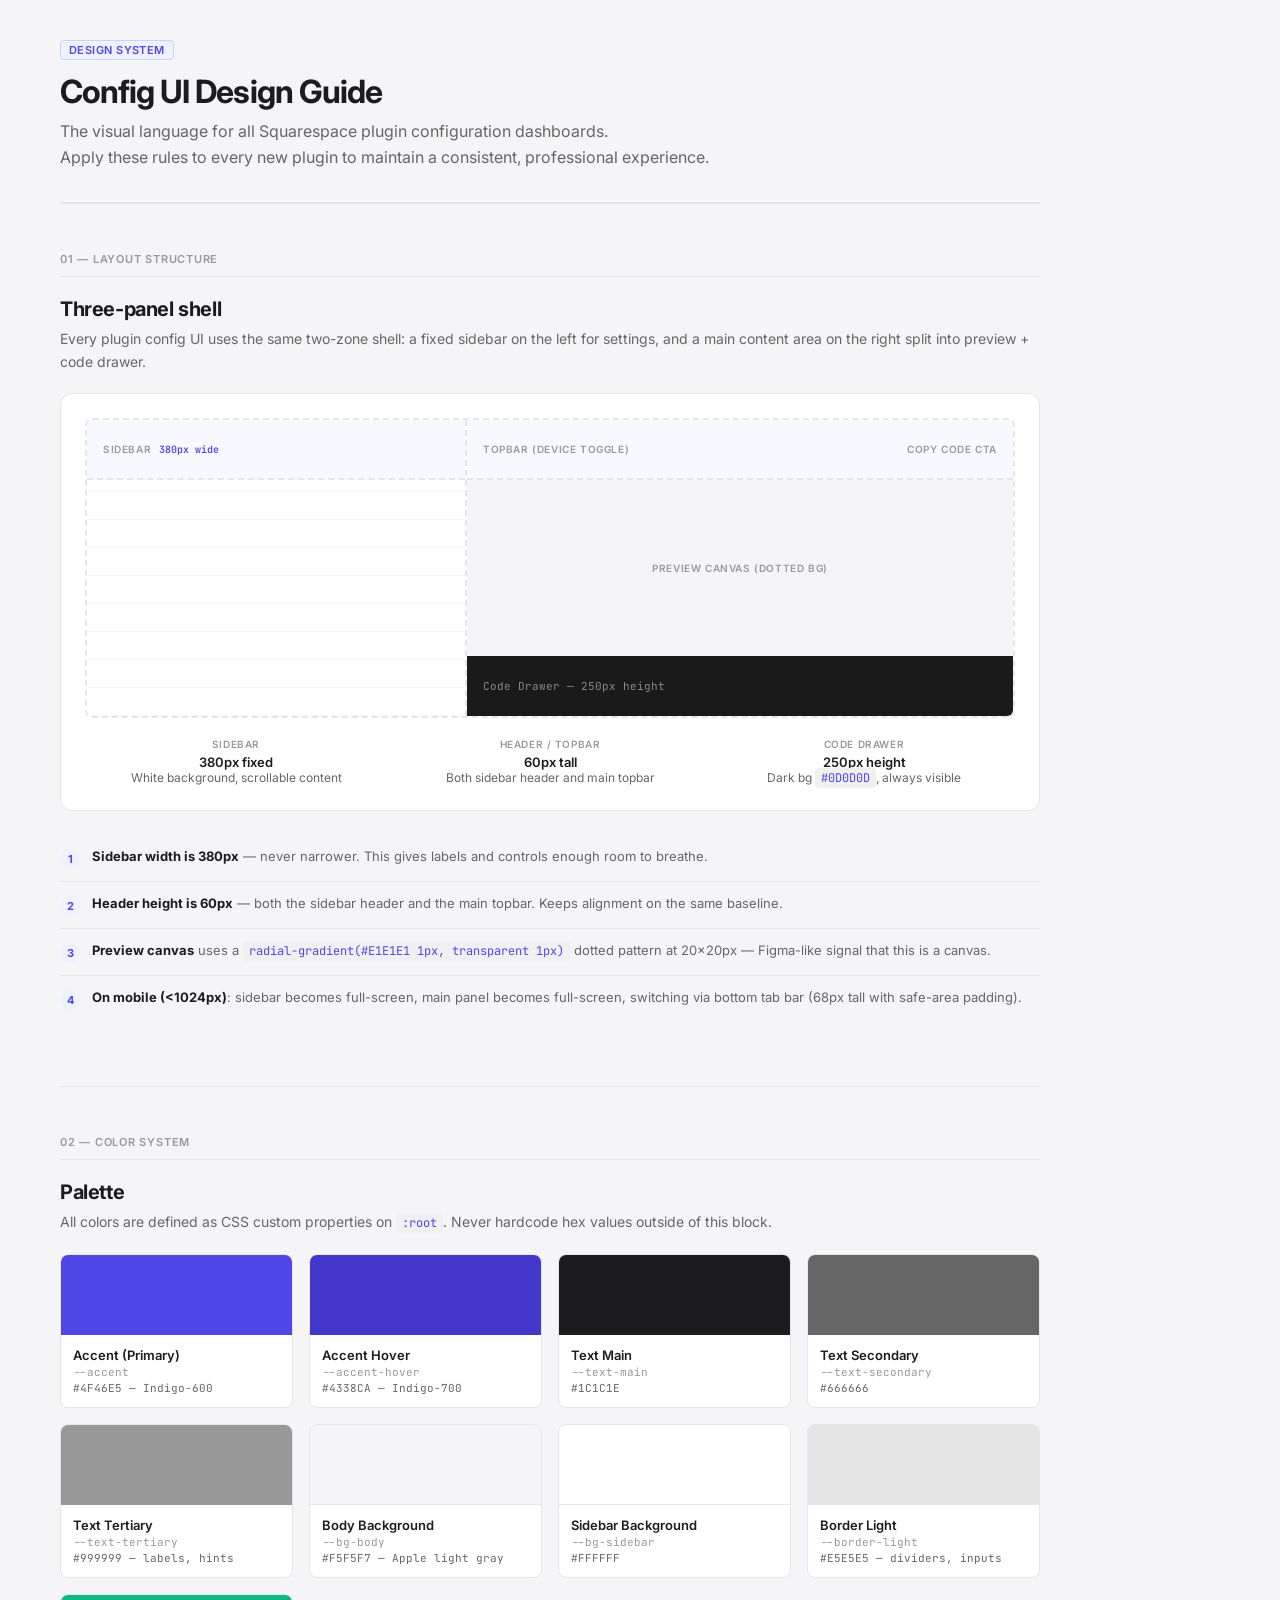
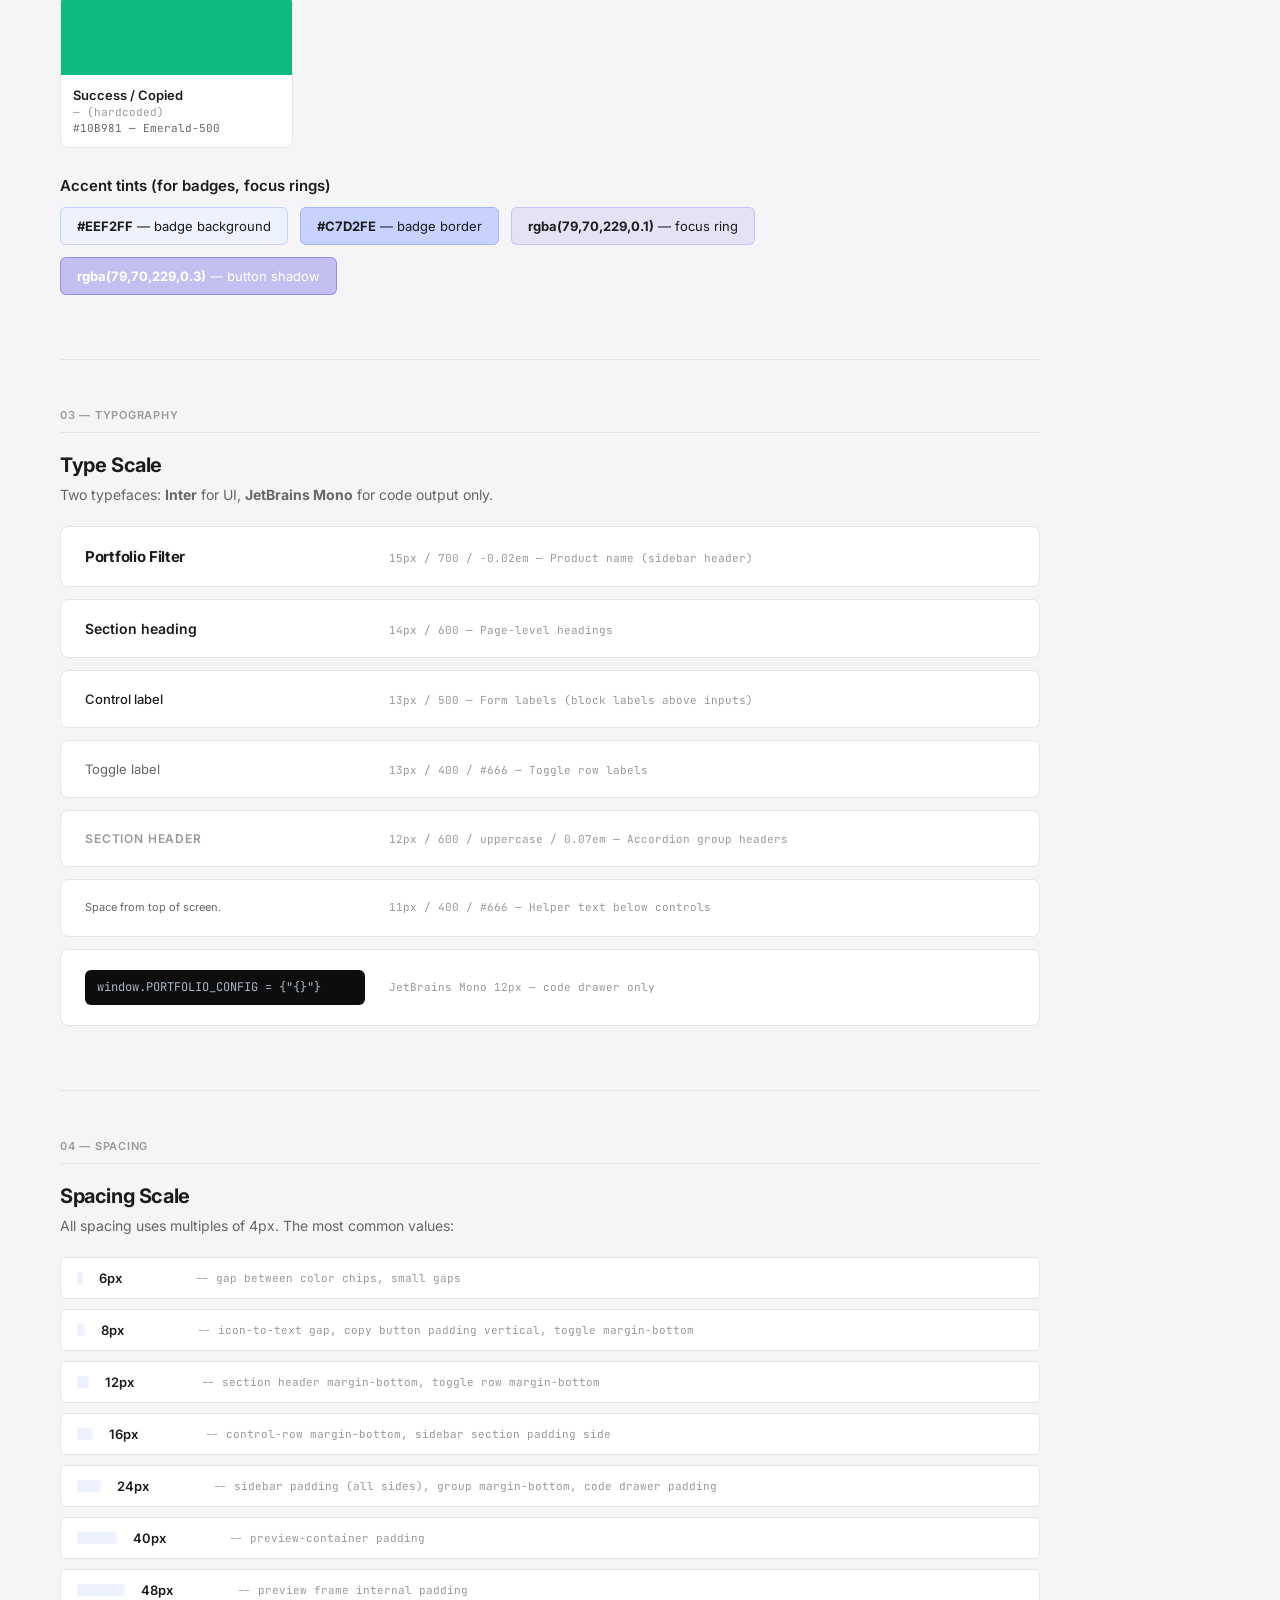
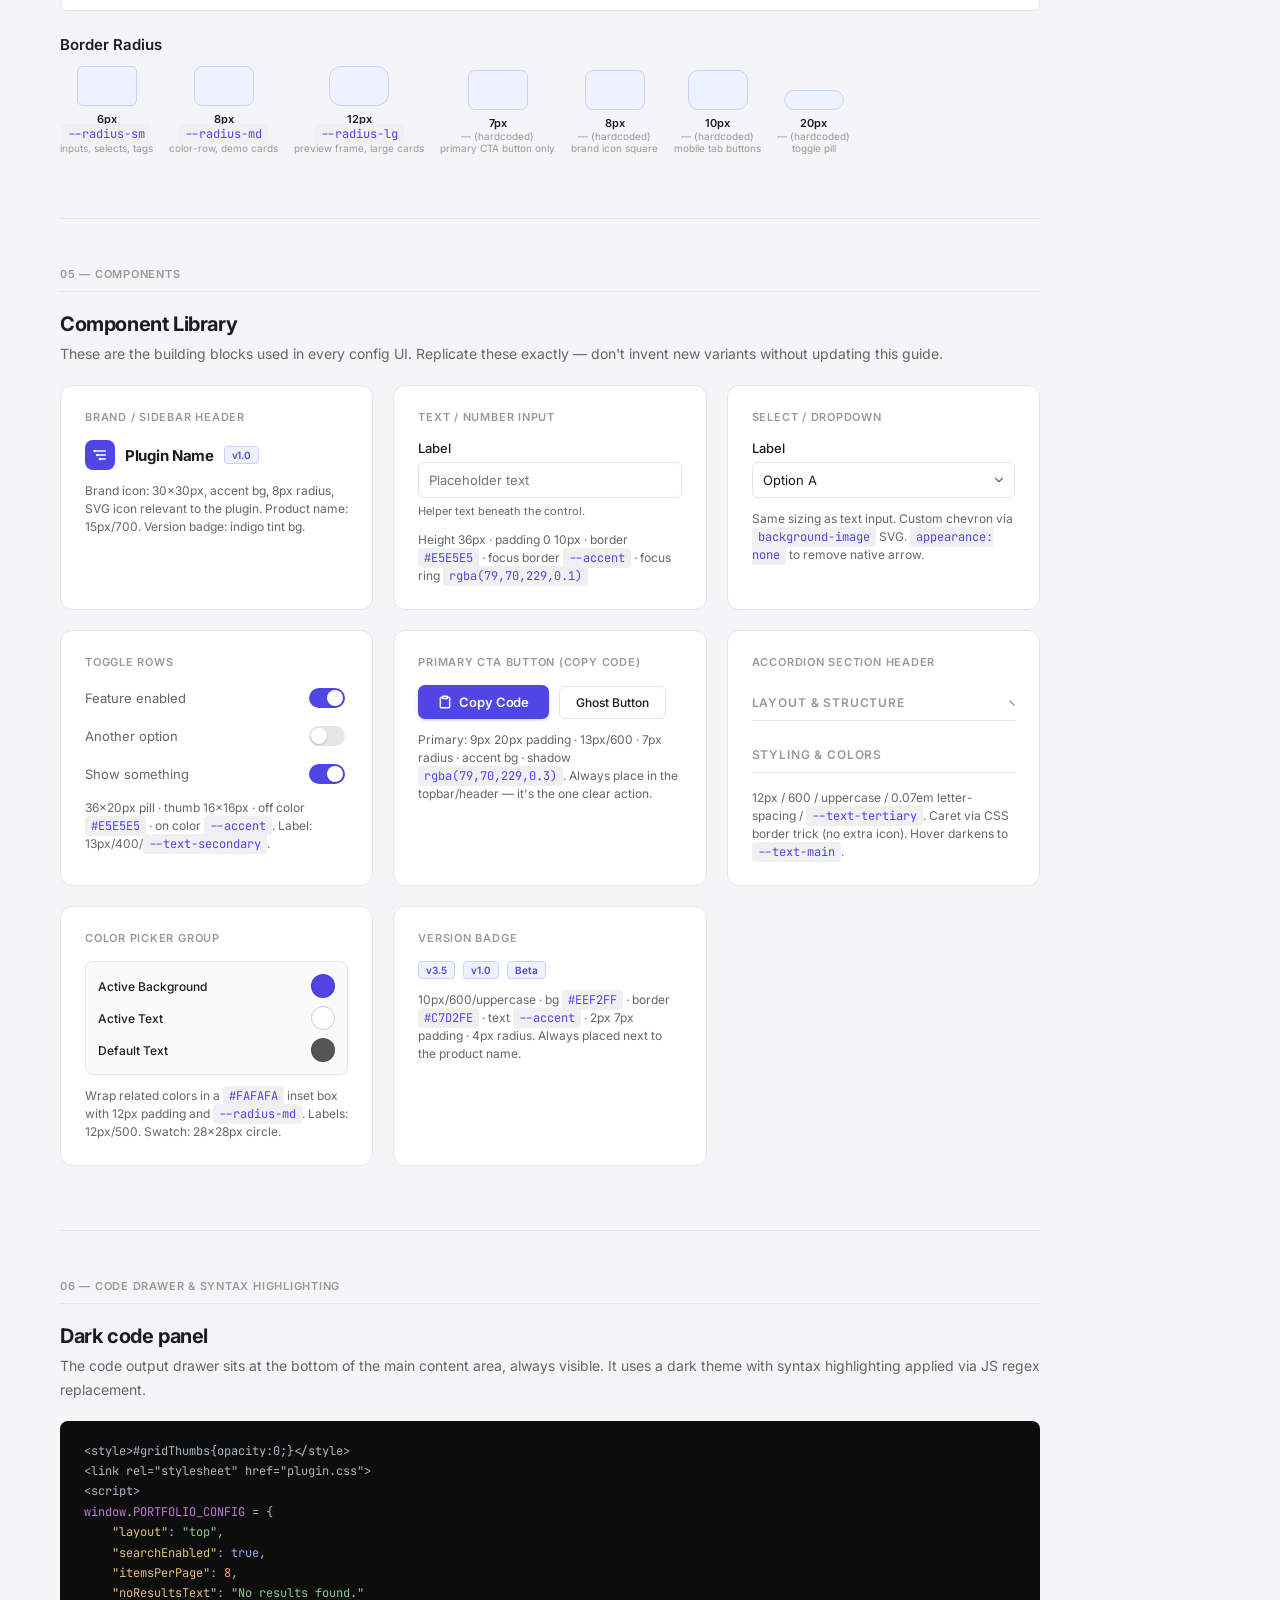
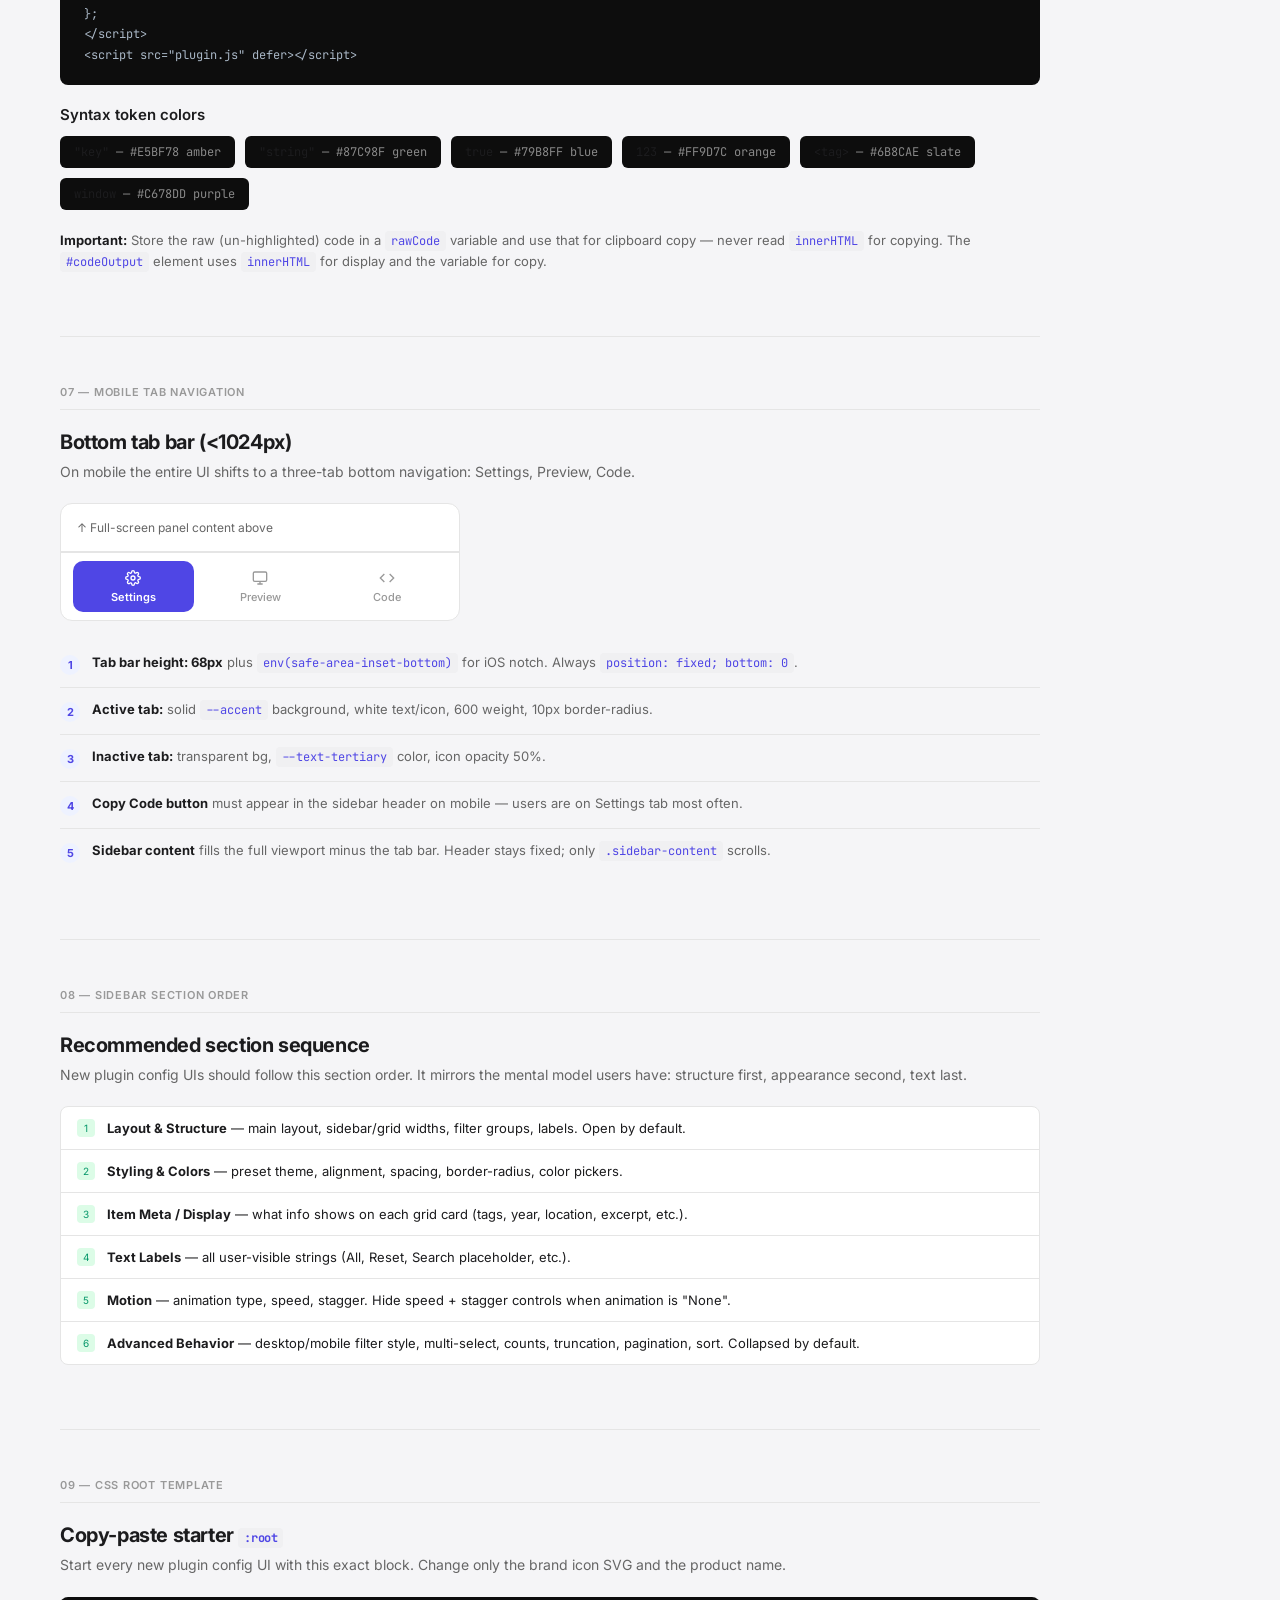
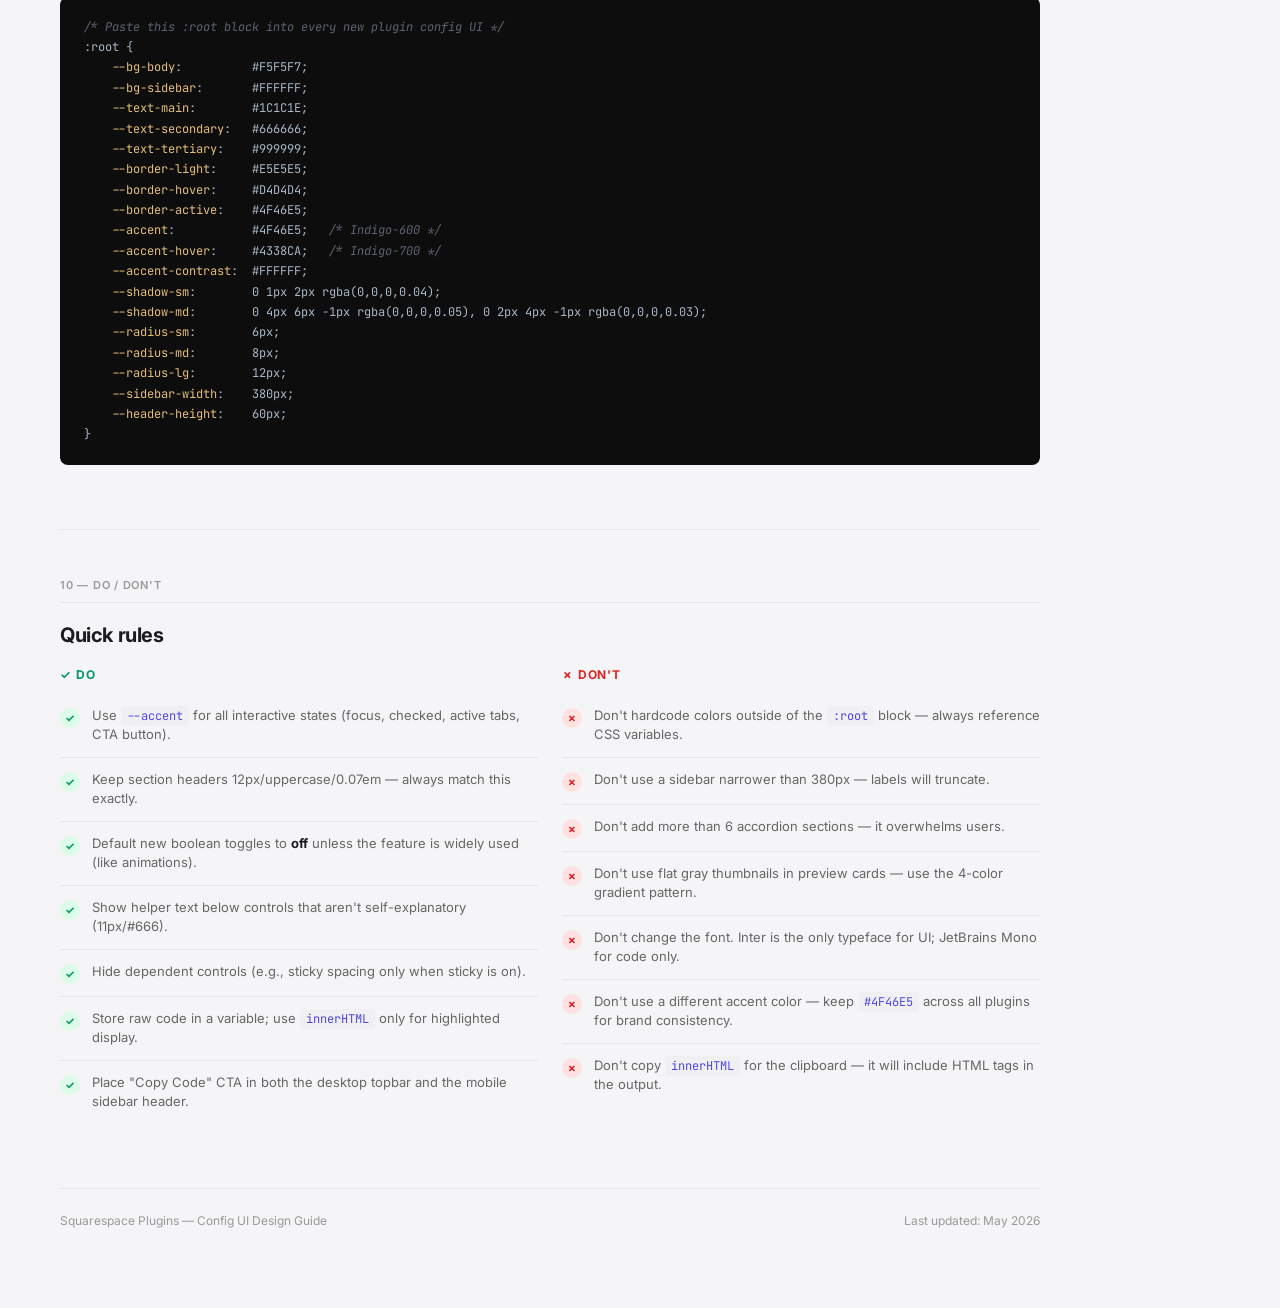
==== design-guide.html @ 9fd66bd3 "design: polish config UI and add design guide - Accent color updated from near-black to Indigo (#4F4" ====
<!DOCTYPE html>
<html lang="en">
<head>
    <meta charset="UTF-8" />
    <meta name="viewport" content="width=device-width, initial-scale=1.0" />
    <title>Config UI Design Guide — Squarespace Plugins</title>

    <link rel="preconnect" href="https://fonts.googleapis.com">
    <link rel="preconnect" href="https://fonts.gstatic.com" crossorigin>
    <link href="https://fonts.googleapis.com/css2?family=Inter:wght@400;500;600;700&family=JetBrains+Mono:wght@400;500&display=swap" rel="stylesheet">

    <style>
        :root {
            --accent: #4F46E5;
            --accent-hover: #4338CA;
            --text-main: #1C1C1E;
            --text-secondary: #666666;
            --text-tertiary: #999999;
            --border-light: #E5E5E5;
            --bg-body: #F5F5F7;
            --bg-sidebar: #FFFFFF;
            --sidebar-width: 380px;
            --header-height: 60px;
            --radius-sm: 6px;
            --radius-md: 8px;
            --radius-lg: 12px;
        }

        * { box-sizing: border-box; }
        body {
            font-family: 'Inter', sans-serif;
            background: var(--bg-body);
            color: var(--text-main);
            margin: 0;
            padding: 40px 60px 80px;
            font-size: 14px;
            -webkit-font-smoothing: antialiased;
            max-width: 1100px;
        }

        /* --- PAGE HEADER --- */
        .page-header {
            border-bottom: 2px solid var(--border-light);
            padding-bottom: 32px;
            margin-bottom: 48px;
        }
        .page-header .badge {
            display: inline-block;
            background: #EEF2FF;
            color: var(--accent);
            border: 1px solid #C7D2FE;
            border-radius: 4px;
            font-size: 11px;
            font-weight: 600;
            padding: 2px 8px;
            margin-bottom: 12px;
            letter-spacing: 0.04em;
            text-transform: uppercase;
        }
        .page-header h1 {
            font-size: 32px;
            font-weight: 700;
            letter-spacing: -0.03em;
            margin: 0 0 8px;
        }
        .page-header p {
            color: var(--text-secondary);
            font-size: 16px;
            margin: 0;
            line-height: 1.6;
        }

        /* --- SECTION --- */
        .section {
            margin-bottom: 64px;
        }
        .section-title {
            font-size: 11px;
            font-weight: 600;
            text-transform: uppercase;
            letter-spacing: 0.07em;
            color: var(--text-tertiary);
            margin-bottom: 20px;
            padding-bottom: 10px;
            border-bottom: 1px solid var(--border-light);
        }
        h2 {
            font-size: 20px;
            font-weight: 700;
            letter-spacing: -0.02em;
            margin: 0 0 6px;
        }
        h3 {
            font-size: 15px;
            font-weight: 600;
            margin: 0 0 8px;
        }
        p { margin: 0 0 16px; line-height: 1.65; color: var(--text-secondary); }
        code {
            font-family: 'JetBrains Mono', monospace;
            font-size: 12px;
            background: #F0F0F2;
            padding: 2px 6px;
            border-radius: 4px;
            color: var(--accent);
        }

        /* --- SWATCHES --- */
        .swatch-grid {
            display: grid;
            grid-template-columns: repeat(auto-fill, minmax(200px, 1fr));
            gap: 16px;
        }
        .swatch {
            border-radius: var(--radius-md);
            overflow: hidden;
            border: 1px solid var(--border-light);
            background: #fff;
        }
        .swatch-color {
            height: 80px;
        }
        .swatch-info {
            padding: 12px;
        }
        .swatch-name { font-weight: 600; font-size: 13px; margin-bottom: 2px; }
        .swatch-var { font-family: 'JetBrains Mono', monospace; font-size: 11px; color: var(--text-tertiary); margin-bottom: 2px; }
        .swatch-hex { font-family: 'JetBrains Mono', monospace; font-size: 11px; color: var(--text-secondary); }

        /* --- TYPE SCALE --- */
        .type-sample {
            background: #fff;
            border: 1px solid var(--border-light);
            border-radius: var(--radius-md);
            padding: 20px 24px;
            margin-bottom: 12px;
            display: flex;
            align-items: baseline;
            gap: 24px;
        }
        .type-preview { min-width: 280px; }
        .type-spec { font-family: 'JetBrains Mono', monospace; font-size: 11px; color: var(--text-tertiary); white-space: nowrap; }

        /* --- SPACING --- */
        .spacing-grid { display: flex; flex-direction: column; gap: 10px; }
        .spacing-row {
            display: flex;
            align-items: center;
            gap: 16px;
            background: #fff;
            border: 1px solid var(--border-light);
            border-radius: var(--radius-sm);
            padding: 12px 16px;
        }
        .spacing-bar { background: #EEF2FF; height: 12px; border-radius: 3px; flex-shrink: 0; }
        .spacing-label { font-weight: 600; font-size: 13px; min-width: 80px; }
        .spacing-spec { font-family: 'JetBrains Mono', monospace; font-size: 11px; color: var(--text-tertiary); }

        /* --- COMPONENT DEMOS --- */
        .demo-grid {
            display: grid;
            grid-template-columns: repeat(auto-fill, minmax(280px, 1fr));
            gap: 20px;
        }
        .demo-card {
            background: #fff;
            border: 1px solid var(--border-light);
            border-radius: var(--radius-lg);
            padding: 24px;
        }
        .demo-card-label {
            font-size: 11px;
            font-weight: 600;
            text-transform: uppercase;
            letter-spacing: 0.07em;
            color: var(--text-tertiary);
            margin-bottom: 16px;
        }

        /* Actual component reproductions */
        .demo-input {
            width: 100%;
            height: 36px;
            padding: 0 10px;
            font-family: inherit;
            font-size: 13px;
            border: 1px solid var(--border-light);
            border-radius: var(--radius-sm);
            background: #fff;
            color: var(--text-main);
            transition: all 0.15s;
            appearance: none;
            outline: none;
        }
        .demo-input:focus { border-color: var(--accent); box-shadow: 0 0 0 3px rgba(79,70,229,0.1); }

        .demo-select {
            width: 100%;
            height: 36px;
            padding: 0 30px 0 10px;
            font-family: inherit;
            font-size: 13px;
            border: 1px solid var(--border-light);
            border-radius: var(--radius-sm);
            background: #fff url("data:image/svg+xml;charset=UTF-8,%3csvg xmlns='http://www.w3.org/2000/svg' viewBox='0 0 24 24' fill='none' stroke='%23666' stroke-width='2' stroke-linecap='round' stroke-linejoin='round'%3e%3cpolyline points='6 9 12 15 18 9'%3e%3c/polyline%3e%3c/svg%3e") no-repeat right 8px center / 14px;
            color: var(--text-main);
            appearance: none;
            outline: none;
        }

        .demo-toggle-row {
            display: flex;
            align-items: center;
            justify-content: space-between;
            margin-bottom: 12px;
        }
        .demo-toggle-label { font-size: 13px; color: var(--text-secondary); font-weight: 400; }

        .demo-toggle {
            appearance: none;
            width: 36px; height: 20px;
            background: #E5E5E5;
            border-radius: 20px;
            position: relative;
            cursor: pointer;
            border: none;
            transition: 0.2s;
            flex-shrink: 0;
        }
        .demo-toggle::after {
            content: '';
            position: absolute;
            top: 2px; left: 2px;
            width: 16px; height: 16px;
            background: #fff;
            border-radius: 50%;
            box-shadow: 0 1px 2px rgba(0,0,0,0.2);
            transition: 0.2s cubic-bezier(0.4,0,0.2,1);
        }
        .demo-toggle.on { background: var(--accent); }
        .demo-toggle.on::after { transform: translateX(16px); }

        .demo-btn-primary {
            background: var(--accent);
            color: #fff;
            border: none;
            padding: 9px 20px;
            border-radius: 7px;
            font-weight: 600;
            font-size: 13px;
            letter-spacing: -0.01em;
            cursor: pointer;
            display: inline-flex;
            align-items: center;
            gap: 7px;
            box-shadow: 0 1px 3px rgba(79,70,229,0.3);
            font-family: inherit;
        }
        .demo-btn-primary:hover { background: var(--accent-hover); }

        .demo-btn-ghost {
            background: transparent;
            color: var(--text-main);
            border: 1px solid var(--border-light);
            padding: 8px 16px;
            border-radius: var(--radius-sm);
            font-weight: 500;
            font-size: 12px;
            cursor: pointer;
            font-family: inherit;
        }

        .demo-accordion-header {
            font-size: 12px;
            font-weight: 600;
            text-transform: uppercase;
            letter-spacing: 0.07em;
            color: var(--text-tertiary);
            display: flex;
            align-items: center;
            justify-content: space-between;
            padding: 10px 0;
            cursor: pointer;
            border-bottom: 1px solid var(--border-light);
            margin-bottom: 16px;
        }

        .demo-badge {
            font-size: 10px;
            background: #EEF2FF;
            padding: 2px 7px;
            border-radius: 4px;
            color: var(--accent);
            font-weight: 600;
            border: 1px solid #C7D2FE;
        }

        .demo-color-row {
            display: flex;
            flex-direction: column;
            gap: 8px;
            background: #FAFAFA;
            padding: 12px;
            border-radius: var(--radius-md);
            border: 1px solid var(--border-light);
        }
        .demo-color-chip {
            display: flex;
            align-items: center;
            justify-content: space-between;
            font-size: 12px;
            font-weight: 500;
        }
        .demo-color-dot {
            width: 24px; height: 24px;
            border-radius: 50%;
            border: 1px solid rgba(0,0,0,0.1);
        }

        .demo-brand-icon {
            width: 30px; height: 30px;
            background: var(--accent);
            color: #fff;
            border-radius: 8px;
            display: inline-flex;
            align-items: center;
            justify-content: center;
        }

        /* Code block */
        .code-block {
            background: #0D0D0D;
            color: #A9B7C6;
            border-radius: var(--radius-md);
            padding: 20px 24px;
            font-family: 'JetBrains Mono', monospace;
            font-size: 12px;
            line-height: 1.7;
            overflow-x: auto;
            margin: 0;
        }
        .code-block .hl-key   { color: #E5BF78; }
        .code-block .hl-str   { color: #87C98F; }
        .code-block .hl-bool  { color: #79B8FF; }
        .code-block .hl-num   { color: #FF9D7C; }
        .code-block .hl-cmt   { color: #5C6370; font-style: italic; }
        .code-block .hl-kw    { color: #C678DD; }

        /* Layout diagram */
        .layout-diagram {
            background: #fff;
            border: 1px solid var(--border-light);
            border-radius: var(--radius-lg);
            padding: 24px;
            font-size: 12px;
        }
        .ld-shell {
            display: flex;
            height: 300px;
            border: 2px dashed var(--border-light);
            border-radius: var(--radius-md);
            overflow: hidden;
        }
        .ld-sidebar {
            width: 380px;
            background: #fff;
            border-right: 2px dashed var(--border-light);
            flex-shrink: 0;
            display: flex;
            flex-direction: column;
        }
        .ld-sidebar-header {
            height: 60px;
            background: #F8F8FF;
            border-bottom: 2px dashed var(--border-light);
            display: flex;
            align-items: center;
            padding: 0 16px;
            gap: 8px;
            font-weight: 600;
            font-size: 12px;
        }
        .ld-sidebar-body {
            flex: 1;
            background: repeating-linear-gradient(0deg, #F5F5F7 0, #F5F5F7 1px, #fff 1px, #fff 28px);
            padding: 12px;
        }
        .ld-main {
            flex: 1;
            display: flex;
            flex-direction: column;
        }
        .ld-topbar {
            height: 60px;
            background: #F8F8FF;
            border-bottom: 2px dashed var(--border-light);
            display: flex;
            align-items: center;
            padding: 0 16px;
            font-weight: 600;
            font-size: 12px;
            justify-content: space-between;
        }
        .ld-preview { flex: 1; background: var(--bg-body); }
        .ld-codedrawer {
            height: 60px;
            background: #1A1A1A;
            display: flex;
            align-items: center;
            padding: 0 16px;
            color: #888;
            font-family: 'JetBrains Mono', monospace;
            font-size: 11px;
        }
        .ld-label {
            font-size: 10px;
            text-transform: uppercase;
            letter-spacing: 0.06em;
            color: var(--text-tertiary);
            font-weight: 600;
        }
        .ld-dim {
            font-family: 'JetBrains Mono', monospace;
            font-size: 10px;
            color: var(--accent);
        }

        /* Rules list */
        .rules-list {
            list-style: none;
            padding: 0;
            margin: 0;
        }
        .rules-list li {
            display: flex;
            gap: 12px;
            padding: 12px 0;
            border-bottom: 1px solid var(--border-light);
            line-height: 1.5;
        }
        .rules-list li:last-child { border-bottom: none; }
        .rules-list .rule-icon {
            width: 20px; height: 20px;
            border-radius: 50%;
            background: #EEF2FF;
            color: var(--accent);
            display: flex;
            align-items: center;
            justify-content: center;
            font-size: 11px;
            font-weight: 700;
            flex-shrink: 0;
            margin-top: 2px;
        }
        .rules-list .rule-text { font-size: 13px; color: var(--text-secondary); }
        .rules-list .rule-text strong { color: var(--text-main); }

        /* Checklist */
        .checklist {
            background: #fff;
            border: 1px solid var(--border-light);
            border-radius: var(--radius-md);
            overflow: hidden;
        }
        .checklist-item {
            display: flex;
            align-items: center;
            gap: 12px;
            padding: 12px 16px;
            border-bottom: 1px solid var(--border-light);
            font-size: 13px;
        }
        .checklist-item:last-child { border-bottom: none; }
        .checklist-icon {
            width: 18px; height: 18px;
            border-radius: 4px;
            background: #DCFCE7;
            color: #059669;
            display: flex;
            align-items: center;
            justify-content: center;
            font-size: 10px;
            flex-shrink: 0;
        }

        .two-col { display: grid; grid-template-columns: 1fr 1fr; gap: 24px; }
        @media (max-width: 768px) { .two-col { grid-template-columns: 1fr; } body { padding: 24px 20px; } }

        hr.divider { border: none; border-top: 1px solid var(--border-light); margin: 48px 0; }
    </style>
</head>
<body>

    <div class="page-header">
        <div class="badge">Design System</div>
        <h1>Config UI Design Guide</h1>
        <p>The visual language for all Squarespace plugin configuration dashboards.<br>
        Apply these rules to every new plugin to maintain a consistent, professional experience.</p>
    </div>

    <!-- ===== LAYOUT STRUCTURE ===== -->
    <div class="section">
        <div class="section-title">01 — Layout Structure</div>
        <h2 style="margin-bottom:6px;">Three-panel shell</h2>
        <p>Every plugin config UI uses the same two-zone shell: a fixed sidebar on the left for settings, and a main content area on the right split into preview + code drawer.</p>

        <div class="layout-diagram" style="margin-top:20px;">
            <div class="ld-shell">
                <div class="ld-sidebar">
                    <div class="ld-sidebar-header">
                        <span class="ld-label">Sidebar</span>
                        <span class="ld-dim">380px wide</span>
                    </div>
                    <div class="ld-sidebar-body"></div>
                </div>
                <div class="ld-main">
                    <div class="ld-topbar">
                        <span class="ld-label">Topbar (device toggle)</span>
                        <span class="ld-label">Copy Code CTA</span>
                    </div>
                    <div class="ld-preview" style="display:flex;align-items:center;justify-content:center;">
                        <span class="ld-label">Preview Canvas (dotted bg)</span>
                    </div>
                    <div class="ld-codedrawer">Code Drawer — 250px height</div>
                </div>
            </div>

            <div style="display:grid; grid-template-columns:1fr 1fr 1fr; gap:12px; margin-top:20px; text-align:center;">
                <div>
                    <div class="ld-label">Sidebar</div>
                    <div style="font-size:13px; margin-top:4px; font-weight:600;">380px fixed</div>
                    <div style="font-size:12px; color:var(--text-secondary);">White background, scrollable content</div>
                </div>
                <div>
                    <div class="ld-label">Header / Topbar</div>
                    <div style="font-size:13px; margin-top:4px; font-weight:600;">60px tall</div>
                    <div style="font-size:12px; color:var(--text-secondary);">Both sidebar header and main topbar</div>
                </div>
                <div>
                    <div class="ld-label">Code Drawer</div>
                    <div style="font-size:13px; margin-top:4px; font-weight:600;">250px height</div>
                    <div style="font-size:12px; color:var(--text-secondary);">Dark bg <code>#0D0D0D</code>, always visible</div>
                </div>
            </div>
        </div>

        <div style="margin-top:24px;">
            <ul class="rules-list">
                <li><div class="rule-icon">1</div><div class="rule-text"><strong>Sidebar width is 380px</strong> — never narrower. This gives labels and controls enough room to breathe.</div></li>
                <li><div class="rule-icon">2</div><div class="rule-text"><strong>Header height is 60px</strong> — both the sidebar header and the main topbar. Keeps alignment on the same baseline.</div></li>
                <li><div class="rule-icon">3</div><div class="rule-text"><strong>Preview canvas</strong> uses a <code>radial-gradient(#E1E1E1 1px, transparent 1px)</code> dotted pattern at 20×20px — Figma-like signal that this is a canvas.</div></li>
                <li><div class="rule-icon">4</div><div class="rule-text"><strong>On mobile (&lt;1024px)</strong>: sidebar becomes full-screen, main panel becomes full-screen, switching via bottom tab bar (68px tall with safe-area padding).</div></li>
            </ul>
        </div>
    </div>

    <hr class="divider">

    <!-- ===== COLOR SYSTEM ===== -->
    <div class="section">
        <div class="section-title">02 — Color System</div>
        <h2 style="margin-bottom:6px;">Palette</h2>
        <p>All colors are defined as CSS custom properties on <code>:root</code>. Never hardcode hex values outside of this block.</p>

        <div class="swatch-grid" style="margin-top:20px;">
            <div class="swatch">
                <div class="swatch-color" style="background:#4F46E5;"></div>
                <div class="swatch-info">
                    <div class="swatch-name">Accent (Primary)</div>
                    <div class="swatch-var">--accent</div>
                    <div class="swatch-hex">#4F46E5 — Indigo-600</div>
                </div>
            </div>
            <div class="swatch">
                <div class="swatch-color" style="background:#4338CA;"></div>
                <div class="swatch-info">
                    <div class="swatch-name">Accent Hover</div>
                    <div class="swatch-var">--accent-hover</div>
                    <div class="swatch-hex">#4338CA — Indigo-700</div>
                </div>
            </div>
            <div class="swatch">
                <div class="swatch-color" style="background:#1C1C1E;"></div>
                <div class="swatch-info">
                    <div class="swatch-name">Text Main</div>
                    <div class="swatch-var">--text-main</div>
                    <div class="swatch-hex">#1C1C1E</div>
                </div>
            </div>
            <div class="swatch">
                <div class="swatch-color" style="background:#666666;"></div>
                <div class="swatch-info">
                    <div class="swatch-name">Text Secondary</div>
                    <div class="swatch-var">--text-secondary</div>
                    <div class="swatch-hex">#666666</div>
                </div>
            </div>
            <div class="swatch">
                <div class="swatch-color" style="background:#999999;"></div>
                <div class="swatch-info">
                    <div class="swatch-name">Text Tertiary</div>
                    <div class="swatch-var">--text-tertiary</div>
                    <div class="swatch-hex">#999999 — labels, hints</div>
                </div>
            </div>
            <div class="swatch">
                <div class="swatch-color" style="background:#F5F5F7; border-bottom:1px solid #E5E5E5;"></div>
                <div class="swatch-info">
                    <div class="swatch-name">Body Background</div>
                    <div class="swatch-var">--bg-body</div>
                    <div class="swatch-hex">#F5F5F7 — Apple light gray</div>
                </div>
            </div>
            <div class="swatch">
                <div class="swatch-color" style="background:#FFFFFF; border-bottom:1px solid #E5E5E5;"></div>
                <div class="swatch-info">
                    <div class="swatch-name">Sidebar Background</div>
                    <div class="swatch-var">--bg-sidebar</div>
                    <div class="swatch-hex">#FFFFFF</div>
                </div>
            </div>
            <div class="swatch">
                <div class="swatch-color" style="background:#E5E5E5;"></div>
                <div class="swatch-info">
                    <div class="swatch-name">Border Light</div>
                    <div class="swatch-var">--border-light</div>
                    <div class="swatch-hex">#E5E5E5 — dividers, inputs</div>
                </div>
            </div>
            <div class="swatch">
                <div class="swatch-color" style="background:#10B981;"></div>
                <div class="swatch-info">
                    <div class="swatch-name">Success / Copied</div>
                    <div class="swatch-var">— (hardcoded)</div>
                    <div class="swatch-hex">#10B981 — Emerald-500</div>
                </div>
            </div>
        </div>

        <div style="margin-top:28px;">
            <h3>Accent tints (for badges, focus rings)</h3>
            <div style="display:flex; gap:12px; margin-top:12px; flex-wrap:wrap;">
                <div style="background:#EEF2FF; border:1px solid #C7D2FE; padding:10px 16px; border-radius:6px; font-size:13px;">
                    <strong>#EEF2FF</strong> — badge background
                </div>
                <div style="background:#C7D2FE; border:1px solid #A5B4FC; padding:10px 16px; border-radius:6px; font-size:13px;">
                    <strong>#C7D2FE</strong> — badge border
                </div>
                <div style="background:rgba(79,70,229,0.1); border:1px solid rgba(79,70,229,0.2); padding:10px 16px; border-radius:6px; font-size:13px;">
                    <strong>rgba(79,70,229,0.1)</strong> — focus ring
                </div>
                <div style="background:rgba(79,70,229,0.3); border:1px solid rgba(79,70,229,0.4); color:#fff; padding:10px 16px; border-radius:6px; font-size:13px;">
                    <strong>rgba(79,70,229,0.3)</strong> — button shadow
                </div>
            </div>
        </div>
    </div>

    <hr class="divider">

    <!-- ===== TYPOGRAPHY ===== -->
    <div class="section">
        <div class="section-title">03 — Typography</div>
        <h2 style="margin-bottom:6px;">Type Scale</h2>
        <p>Two typefaces: <strong>Inter</strong> for UI, <strong>JetBrains Mono</strong> for code output only.</p>

        <div style="margin-top:20px;">
            <div class="type-sample">
                <div class="type-preview" style="font-size:15px; font-weight:700; letter-spacing:-0.02em;">Portfolio Filter</div>
                <div class="type-spec">15px / 700 / -0.02em — Product name (sidebar header)</div>
            </div>
            <div class="type-sample">
                <div class="type-preview" style="font-size:14px; font-weight:600;">Section heading</div>
                <div class="type-spec">14px / 600 — Page-level headings</div>
            </div>
            <div class="type-sample">
                <div class="type-preview" style="font-size:13px; font-weight:500;">Control label</div>
                <div class="type-spec">13px / 500 — Form labels (block labels above inputs)</div>
            </div>
            <div class="type-sample">
                <div class="type-preview" style="font-size:13px; font-weight:400; color:#666;">Toggle label</div>
                <div class="type-spec">13px / 400 / #666 — Toggle row labels</div>
            </div>
            <div class="type-sample">
                <div class="type-preview" style="font-size:12px; font-weight:600; text-transform:uppercase; letter-spacing:0.07em; color:#999;">SECTION HEADER</div>
                <div class="type-spec">12px / 600 / uppercase / 0.07em — Accordion group headers</div>
            </div>
            <div class="type-sample">
                <div class="type-preview" style="font-size:11px; color:#666; line-height:1.4;">Space from top of screen.</div>
                <div class="type-spec">11px / 400 / #666 — Helper text below controls</div>
            </div>
            <div class="type-sample">
                <div class="type-preview" style="font-family:'JetBrains Mono',monospace; font-size:12px; line-height:1.6; color:#A9B7C6; background:#0D0D0D; padding:8px 12px; border-radius:6px;">window.PORTFOLIO_CONFIG = {"{}"}</div>
                <div class="type-spec">JetBrains Mono 12px — code drawer only</div>
            </div>
        </div>
    </div>

    <hr class="divider">

    <!-- ===== SPACING ===== -->
    <div class="section">
        <div class="section-title">04 — Spacing</div>
        <h2 style="margin-bottom:6px;">Spacing Scale</h2>
        <p>All spacing uses multiples of 4px. The most common values:</p>

        <div class="spacing-grid" style="margin-top:20px;">
            <div class="spacing-row"><div class="spacing-bar" style="width:6px;"></div><div class="spacing-label">6px</div><div class="spacing-spec">--  gap between color chips, small gaps</div></div>
            <div class="spacing-row"><div class="spacing-bar" style="width:8px;"></div><div class="spacing-label">8px</div><div class="spacing-spec">--  icon-to-text gap, copy button padding vertical, toggle margin-bottom</div></div>
            <div class="spacing-row"><div class="spacing-bar" style="width:12px;"></div><div class="spacing-label">12px</div><div class="spacing-spec">--  section header margin-bottom, toggle row margin-bottom</div></div>
            <div class="spacing-row"><div class="spacing-bar" style="width:16px;"></div><div class="spacing-label">16px</div><div class="spacing-spec">--  control-row margin-bottom, sidebar section padding side</div></div>
            <div class="spacing-row"><div class="spacing-bar" style="width:24px;"></div><div class="spacing-label">24px</div><div class="spacing-spec">--  sidebar padding (all sides), group margin-bottom, code drawer padding</div></div>
            <div class="spacing-row"><div class="spacing-bar" style="width:40px;"></div><div class="spacing-label">40px</div><div class="spacing-spec">--  preview-container padding</div></div>
            <div class="spacing-row"><div class="spacing-bar" style="width:48px;"></div><div class="spacing-label">48px</div><div class="spacing-spec">--  preview frame internal padding</div></div>
        </div>

        <div style="margin-top:24px;">
            <h3>Border Radius</h3>
            <div style="display:flex; gap:16px; margin-top:12px; flex-wrap:wrap; align-items:flex-end;">
                <div style="text-align:center;">
                    <div style="width:60px;height:40px;background:#EEF2FF;border:1px solid #C7D2FE;border-radius:6px;margin:0 auto 6px;"></div>
                    <div style="font-size:11px; font-weight:600;">6px</div>
                    <div style="font-size:10px; color:#999;"><code>--radius-sm</code></div>
                    <div style="font-size:10px; color:#999;">inputs, selects, tags</div>
                </div>
                <div style="text-align:center;">
                    <div style="width:60px;height:40px;background:#EEF2FF;border:1px solid #C7D2FE;border-radius:8px;margin:0 auto 6px;"></div>
                    <div style="font-size:11px; font-weight:600;">8px</div>
                    <div style="font-size:10px; color:#999;"><code>--radius-md</code></div>
                    <div style="font-size:10px; color:#999;">color-row, demo cards</div>
                </div>
                <div style="text-align:center;">
                    <div style="width:60px;height:40px;background:#EEF2FF;border:1px solid #C7D2FE;border-radius:12px;margin:0 auto 6px;"></div>
                    <div style="font-size:11px; font-weight:600;">12px</div>
                    <div style="font-size:10px; color:#999;"><code>--radius-lg</code></div>
                    <div style="font-size:10px; color:#999;">preview frame, large cards</div>
                </div>
                <div style="text-align:center;">
                    <div style="width:60px;height:40px;background:#EEF2FF;border:1px solid #C7D2FE;border-radius:7px;margin:0 auto 6px;"></div>
                    <div style="font-size:11px; font-weight:600;">7px</div>
                    <div style="font-size:10px; color:#999;">— (hardcoded)</div>
                    <div style="font-size:10px; color:#999;">primary CTA button only</div>
                </div>
                <div style="text-align:center;">
                    <div style="width:60px;height:40px;background:#EEF2FF;border:1px solid #C7D2FE;border-radius:8px;margin:0 auto 6px;"></div>
                    <div style="font-size:11px; font-weight:600;">8px</div>
                    <div style="font-size:10px; color:#999;">— (hardcoded)</div>
                    <div style="font-size:10px; color:#999;">brand icon square</div>
                </div>
                <div style="text-align:center;">
                    <div style="width:60px;height:40px;background:#EEF2FF;border:1px solid #C7D2FE;border-radius:10px;margin:0 auto 6px;"></div>
                    <div style="font-size:11px; font-weight:600;">10px</div>
                    <div style="font-size:10px; color:#999;">— (hardcoded)</div>
                    <div style="font-size:10px; color:#999;">mobile tab buttons</div>
                </div>
                <div style="text-align:center;">
                    <div style="width:60px;height:20px;background:#EEF2FF;border:1px solid #C7D2FE;border-radius:20px;margin:0 auto 6px;"></div>
                    <div style="font-size:11px; font-weight:600;">20px</div>
                    <div style="font-size:10px; color:#999;">— (hardcoded)</div>
                    <div style="font-size:10px; color:#999;">toggle pill</div>
                </div>
            </div>
        </div>
    </div>

    <hr class="divider">

    <!-- ===== COMPONENTS ===== -->
    <div class="section">
        <div class="section-title">05 — Components</div>
        <h2 style="margin-bottom:6px;">Component Library</h2>
        <p>These are the building blocks used in every config UI. Replicate these exactly — don't invent new variants without updating this guide.</p>

        <div class="demo-grid" style="margin-top:20px;">

            <!-- Brand Header -->
            <div class="demo-card">
                <div class="demo-card-label">Brand / Sidebar Header</div>
                <div style="display:flex; align-items:center; gap:10px;">
                    <div class="demo-brand-icon">
                        <svg width="16" height="16" viewBox="0 0 24 24" fill="none" stroke="currentColor" stroke-width="2.2" stroke-linecap="round" stroke-linejoin="round"><line x1="4" y1="6" x2="20" y2="6"/><line x1="8" y1="12" x2="20" y2="12"/><line x1="12" y1="18" x2="20" y2="18"/><circle cx="4" cy="6" r="2" fill="currentColor" stroke="none"/><circle cx="8" cy="12" r="2" fill="currentColor" stroke="none"/><circle cx="12" cy="18" r="2" fill="currentColor" stroke="none"/></svg>
                    </div>
                    <div style="font-size:15px; font-weight:700; letter-spacing:-0.02em; display:flex; align-items:center; gap:10px;">
                        Plugin Name <span class="demo-badge">v1.0</span>
                    </div>
                </div>
                <div style="margin-top:12px; font-size:12px; color:var(--text-secondary); line-height:1.5;">
                    Brand icon: 30×30px, accent bg, 8px radius, SVG icon relevant to the plugin. Product name: 15px/700. Version badge: indigo tint bg.
                </div>
            </div>

            <!-- Text Input -->
            <div class="demo-card">
                <div class="demo-card-label">Text / Number Input</div>
                <div style="margin-bottom:12px;">
                    <label style="display:block; font-size:13px; font-weight:500; margin-bottom:6px;">Label</label>
                    <input class="demo-input" type="text" placeholder="Placeholder text" />
                    <div style="font-size:11px; color:var(--text-secondary); margin-top:6px; line-height:1.4;">Helper text beneath the control.</div>
                </div>
                <div style="font-size:12px; color:var(--text-secondary); line-height:1.5;">
                    Height 36px · padding 0 10px · border <code>#E5E5E5</code> · focus border <code>--accent</code> · focus ring <code>rgba(79,70,229,0.1)</code>
                </div>
            </div>

            <!-- Select -->
            <div class="demo-card">
                <div class="demo-card-label">Select / Dropdown</div>
                <label style="display:block; font-size:13px; font-weight:500; margin-bottom:6px;">Label</label>
                <select class="demo-select">
                    <option>Option A</option>
                    <option>Option B</option>
                    <option>Option C</option>
                </select>
                <div style="font-size:12px; color:var(--text-secondary); line-height:1.5; margin-top:12px;">
                    Same sizing as text input. Custom chevron via <code>background-image</code> SVG. <code>appearance: none</code> to remove native arrow.
                </div>
            </div>

            <!-- Toggle rows -->
            <div class="demo-card">
                <div class="demo-card-label">Toggle Rows</div>
                <div class="demo-toggle-row"><span class="demo-toggle-label">Feature enabled</span><input type="checkbox" class="demo-toggle on" /></div>
                <div class="demo-toggle-row"><span class="demo-toggle-label">Another option</span><input type="checkbox" class="demo-toggle" /></div>
                <div class="demo-toggle-row"><span class="demo-toggle-label">Show something</span><input type="checkbox" class="demo-toggle on" /></div>
                <div style="font-size:12px; color:var(--text-secondary); line-height:1.5; margin-top:8px;">
                    36×20px pill · thumb 16×16px · off color <code>#E5E5E5</code> · on color <code>--accent</code>. Label: 13px/400/<code>--text-secondary</code>.
                </div>
            </div>

            <!-- Primary CTA -->
            <div class="demo-card">
                <div class="demo-card-label">Primary CTA Button (Copy Code)</div>
                <div style="display:flex; gap:10px; flex-wrap:wrap; align-items:center;">
                    <button class="demo-btn-primary">
                        <svg width="14" height="14" viewBox="0 0 24 24" fill="none" stroke="currentColor" stroke-width="2.5" stroke-linecap="round" stroke-linejoin="round"><path d="M16 4h2a2 2 0 0 1 2 2v14a2 2 0 0 1-2 2H6a2 2 0 0 1-2-2V6a2 2 0 0 1 2-2h2"></path><rect x="8" y="2" width="8" height="4" rx="1" ry="1"></rect></svg>
                        Copy Code
                    </button>
                    <button class="demo-btn-ghost">Ghost Button</button>
                </div>
                <div style="font-size:12px; color:var(--text-secondary); line-height:1.5; margin-top:12px;">
                    Primary: 9px 20px padding · 13px/600 · 7px radius · accent bg · shadow <code>rgba(79,70,229,0.3)</code>. Always place in the topbar/header — it's the one clear action.
                </div>
            </div>

            <!-- Accordion section header -->
            <div class="demo-card">
                <div class="demo-card-label">Accordion Section Header</div>
                <div class="demo-accordion-header">
                    Layout &amp; Structure
                    <svg width="6" height="6" viewBox="0 0 6 6" fill="none"><path d="M1 1l4 4" stroke="currentColor" stroke-width="1.5" stroke-linecap="round"/><path d="M5 1L1 5" stroke="currentColor" stroke-width="1.5" stroke-linecap="round" style="display:none"/></svg>
                </div>
                <div class="demo-accordion-header">
                    Styling &amp; Colors
                </div>
                <div style="font-size:12px; color:var(--text-secondary); line-height:1.5; margin-top:8px;">
                    12px / 600 / uppercase / 0.07em letter-spacing / <code>--text-tertiary</code>. Caret via CSS border trick (no extra icon). Hover darkens to <code>--text-main</code>.
                </div>
            </div>

            <!-- Color picker row -->
            <div class="demo-card">
                <div class="demo-card-label">Color Picker Group</div>
                <div class="demo-color-row">
                    <div class="demo-color-chip">
                        <span>Active Background</span>
                        <div class="demo-color-dot" style="background:#4F46E5;"></div>
                    </div>
                    <div class="demo-color-chip">
                        <span>Active Text</span>
                        <div class="demo-color-dot" style="background:#ffffff; border:1px solid #ccc;"></div>
                    </div>
                    <div class="demo-color-chip">
                        <span>Default Text</span>
                        <div class="demo-color-dot" style="background:#555555;"></div>
                    </div>
                </div>
                <div style="font-size:12px; color:var(--text-secondary); line-height:1.5; margin-top:12px;">
                    Wrap related colors in a <code>#FAFAFA</code> inset box with 12px padding and <code>--radius-md</code>. Labels: 12px/500. Swatch: 28×28px circle.
                </div>
            </div>

            <!-- Version badge -->
            <div class="demo-card">
                <div class="demo-card-label">Version Badge</div>
                <div style="display:flex; gap:8px; flex-wrap:wrap; align-items:center;">
                    <span class="demo-badge">v3.5</span>
                    <span class="demo-badge">v1.0</span>
                    <span class="demo-badge">Beta</span>
                </div>
                <div style="font-size:12px; color:var(--text-secondary); line-height:1.5; margin-top:12px;">
                    10px/600/uppercase · bg <code>#EEF2FF</code> · border <code>#C7D2FE</code> · text <code>--accent</code> · 2px 7px padding · 4px radius. Always placed next to the product name.
                </div>
            </div>

        </div>
    </div>

    <hr class="divider">

    <!-- ===== CODE DRAWER ===== -->
    <div class="section">
        <div class="section-title">06 — Code Drawer &amp; Syntax Highlighting</div>
        <h2 style="margin-bottom:6px;">Dark code panel</h2>
        <p>The code output drawer sits at the bottom of the main content area, always visible. It uses a dark theme with syntax highlighting applied via JS regex replacement.</p>

        <pre class="code-block" style="margin-top:20px;"><span class="hl-tag">&lt;style&gt;</span>#gridThumbs{opacity:0;}<span class="hl-tag">&lt;/style&gt;</span>
<span class="hl-tag">&lt;link rel="stylesheet" href="plugin.css"&gt;</span>
<span class="hl-tag">&lt;script&gt;</span>
<span class="hl-kw">window</span>.<span class="hl-kw">PORTFOLIO_CONFIG</span> = {
    <span class="hl-key">"layout"</span>: <span class="hl-str">"top"</span>,
    <span class="hl-key">"searchEnabled"</span>: <span class="hl-bool">true</span>,
    <span class="hl-key">"itemsPerPage"</span>: <span class="hl-num">8</span>,
    <span class="hl-key">"noResultsText"</span>: <span class="hl-str">"No results found."</span>
};
<span class="hl-tag">&lt;/script&gt;</span>
<span class="hl-tag">&lt;script src="plugin.js" defer&gt;&lt;/script&gt;</span></pre>

        <div style="margin-top:20px;">
            <h3>Syntax token colors</h3>
            <div style="display:flex; flex-wrap:wrap; gap:10px; margin-top:12px;">
                <div style="background:#0D0D0D;padding:8px 14px;border-radius:6px;font-family:'JetBrains Mono',monospace;font-size:12px;"><span class="hl-key">"key"</span> <span style="color:#888;">— #E5BF78 amber</span></div>
                <div style="background:#0D0D0D;padding:8px 14px;border-radius:6px;font-family:'JetBrains Mono',monospace;font-size:12px;"><span class="hl-str">"string"</span> <span style="color:#888;">— #87C98F green</span></div>
                <div style="background:#0D0D0D;padding:8px 14px;border-radius:6px;font-family:'JetBrains Mono',monospace;font-size:12px;"><span class="hl-bool">true</span> <span style="color:#888;">— #79B8FF blue</span></div>
                <div style="background:#0D0D0D;padding:8px 14px;border-radius:6px;font-family:'JetBrains Mono',monospace;font-size:12px;"><span class="hl-num">123</span> <span style="color:#888;">— #FF9D7C orange</span></div>
                <div style="background:#0D0D0D;padding:8px 14px;border-radius:6px;font-family:'JetBrains Mono',monospace;font-size:12px;"><span class="hl-tag">&lt;tag&gt;</span> <span style="color:#888;">— #6B8CAE slate</span></div>
                <div style="background:#0D0D0D;padding:8px 14px;border-radius:6px;font-family:'JetBrains Mono',monospace;font-size:12px;"><span class="hl-kw">window</span> <span style="color:#888;">— #C678DD purple</span></div>
            </div>
        </div>

        <div style="margin-top:20px; font-size:13px; color:var(--text-secondary); line-height:1.6;">
            <strong style="color:var(--text-main);">Important:</strong> Store the raw (un-highlighted) code in a <code>rawCode</code> variable and use that for clipboard copy — never read <code>innerHTML</code> for copying. The <code>#codeOutput</code> element uses <code>innerHTML</code> for display and the variable for copy.
        </div>
    </div>

    <hr class="divider">

    <!-- ===== MOBILE ===== -->
    <div class="section">
        <div class="section-title">07 — Mobile Tab Navigation</div>
        <h2 style="margin-bottom:6px;">Bottom tab bar (&lt;1024px)</h2>
        <p>On mobile the entire UI shifts to a three-tab bottom navigation: Settings, Preview, Code.</p>

        <div style="margin-top:20px; max-width:400px;">
            <div style="background:#fff; border:1px solid var(--border-light); border-radius:12px; overflow:hidden;">
                <div style="padding:16px; border-bottom:1px solid var(--border-light); font-size:12px; color:var(--text-secondary);">↑ Full-screen panel content above</div>
                <div style="display:flex; height:68px; padding:8px 12px; gap:6px; align-items:stretch; border-top:1px solid var(--border-light);">
                    <div style="flex:1; background:var(--accent); color:#fff; border-radius:10px; display:flex; flex-direction:column; align-items:center; justify-content:center; gap:4px; font-size:11px; font-weight:600;">
                        <svg width="16" height="16" viewBox="0 0 24 24" fill="none" stroke="currentColor" stroke-width="2"><circle cx="12" cy="12" r="3"/><path d="M19.4 15a1.65 1.65 0 0 0 .33 1.82l.06.06a2 2 0 1 1-2.83 2.83l-.06-.06a1.65 1.65 0 0 0-1.82-.33 1.65 1.65 0 0 0-1 1.51V21a2 2 0 1 1-4 0v-.09A1.65 1.65 0 0 0 9 19.4a1.65 1.65 0 0 0-1.82.33l-.06.06a2 2 0 1 1-2.83-2.83l.06-.06A1.65 1.65 0 0 0 4.68 15a1.65 1.65 0 0 0-1.51-1H3a2 2 0 1 1 0-4h.09A1.65 1.65 0 0 0 4.6 9a1.65 1.65 0 0 0-.33-1.82l-.06-.06a2 2 0 1 1 2.83-2.83l.06.06A1.65 1.65 0 0 0 9 4.68a1.65 1.65 0 0 0 1-1.51V3a2 2 0 1 1 4 0v.09a1.65 1.65 0 0 0 1 1.51 1.65 1.65 0 0 0 1.82-.33l.06-.06a2 2 0 1 1 2.83 2.83l-.06.06A1.65 1.65 0 0 0 19.4 9a1.65 1.65 0 0 0 1.51 1H21a2 2 0 1 1 0 4h-.09a1.65 1.65 0 0 0-1.51 1z"/></svg>
                        Settings
                    </div>
                    <div style="flex:1; background:transparent; color:#999; border-radius:10px; display:flex; flex-direction:column; align-items:center; justify-content:center; gap:4px; font-size:11px; font-weight:500;">
                        <svg width="16" height="16" viewBox="0 0 24 24" fill="none" stroke="currentColor" stroke-width="2"><rect x="2" y="3" width="20" height="14" rx="2"/><line x1="8" y1="21" x2="16" y2="21"/><line x1="12" y1="17" x2="12" y2="21"/></svg>
                        Preview
                    </div>
                    <div style="flex:1; background:transparent; color:#999; border-radius:10px; display:flex; flex-direction:column; align-items:center; justify-content:center; gap:4px; font-size:11px; font-weight:500;">
                        <svg width="16" height="16" viewBox="0 0 24 24" fill="none" stroke="currentColor" stroke-width="2"><polyline points="16 18 22 12 16 6"/><polyline points="8 6 2 12 8 18"/></svg>
                        Code
                    </div>
                </div>
            </div>
        </div>

        <div style="margin-top:20px;">
            <ul class="rules-list">
                <li><div class="rule-icon">1</div><div class="rule-text"><strong>Tab bar height: 68px</strong> plus <code>env(safe-area-inset-bottom)</code> for iOS notch. Always <code>position: fixed; bottom: 0</code>.</div></li>
                <li><div class="rule-icon">2</div><div class="rule-text"><strong>Active tab:</strong> solid <code>--accent</code> background, white text/icon, 600 weight, 10px border-radius.</div></li>
                <li><div class="rule-icon">3</div><div class="rule-text"><strong>Inactive tab:</strong> transparent bg, <code>--text-tertiary</code> color, icon opacity 50%.</div></li>
                <li><div class="rule-icon">4</div><div class="rule-text"><strong>Copy Code button</strong> must appear in the sidebar header on mobile — users are on Settings tab most often.</div></li>
                <li><div class="rule-icon">5</div><div class="rule-text"><strong>Sidebar content</strong> fills the full viewport minus the tab bar. Header stays fixed; only <code>.sidebar-content</code> scrolls.</div></li>
            </ul>
        </div>
    </div>

    <hr class="divider">

    <!-- ===== SIDEBAR SECTIONS ===== -->
    <div class="section">
        <div class="section-title">08 — Sidebar Section Order</div>
        <h2 style="margin-bottom:6px;">Recommended section sequence</h2>
        <p>New plugin config UIs should follow this section order. It mirrors the mental model users have: structure first, appearance second, text last.</p>

        <div class="checklist" style="margin-top:20px;">
            <div class="checklist-item"><div class="checklist-icon">1</div><div><strong>Layout &amp; Structure</strong> — main layout, sidebar/grid widths, filter groups, labels. Open by default.</div></div>
            <div class="checklist-item"><div class="checklist-icon">2</div><div><strong>Styling &amp; Colors</strong> — preset theme, alignment, spacing, border-radius, color pickers.</div></div>
            <div class="checklist-item"><div class="checklist-icon">3</div><div><strong>Item Meta / Display</strong> — what info shows on each grid card (tags, year, location, excerpt, etc.).</div></div>
            <div class="checklist-item"><div class="checklist-icon">4</div><div><strong>Text Labels</strong> — all user-visible strings (All, Reset, Search placeholder, etc.).</div></div>
            <div class="checklist-item"><div class="checklist-icon">5</div><div><strong>Motion</strong> — animation type, speed, stagger. Hide speed + stagger controls when animation is "None".</div></div>
            <div class="checklist-item"><div class="checklist-icon">6</div><div><strong>Advanced Behavior</strong> — desktop/mobile filter style, multi-select, counts, truncation, pagination, sort. Collapsed by default.</div></div>
        </div>
    </div>

    <hr class="divider">

    <!-- ===== CSS TEMPLATE ===== -->
    <div class="section">
        <div class="section-title">09 — CSS Root Template</div>
        <h2 style="margin-bottom:6px;">Copy-paste starter <code>:root</code></h2>
        <p>Start every new plugin config UI with this exact block. Change only the brand icon SVG and the product name.</p>

        <pre class="code-block" style="margin-top:20px;"><span class="hl-cmt">/* Paste this :root block into every new plugin config UI */</span>
:root {
    <span class="hl-key">--bg-body</span>:          #F5F5F7;
    <span class="hl-key">--bg-sidebar</span>:       #FFFFFF;
    <span class="hl-key">--text-main</span>:        #1C1C1E;
    <span class="hl-key">--text-secondary</span>:   #666666;
    <span class="hl-key">--text-tertiary</span>:    #999999;
    <span class="hl-key">--border-light</span>:     #E5E5E5;
    <span class="hl-key">--border-hover</span>:     #D4D4D4;
    <span class="hl-key">--border-active</span>:    #4F46E5;
    <span class="hl-key">--accent</span>:           #4F46E5;   <span class="hl-cmt">/* Indigo-600 */</span>
    <span class="hl-key">--accent-hover</span>:     #4338CA;   <span class="hl-cmt">/* Indigo-700 */</span>
    <span class="hl-key">--accent-contrast</span>:  #FFFFFF;
    <span class="hl-key">--shadow-sm</span>:        0 1px 2px rgba(0,0,0,0.04);
    <span class="hl-key">--shadow-md</span>:        0 4px 6px -1px rgba(0,0,0,0.05), 0 2px 4px -1px rgba(0,0,0,0.03);
    <span class="hl-key">--radius-sm</span>:        6px;
    <span class="hl-key">--radius-md</span>:        8px;
    <span class="hl-key">--radius-lg</span>:        12px;
    <span class="hl-key">--sidebar-width</span>:    380px;
    <span class="hl-key">--header-height</span>:    60px;
}</pre>
    </div>

    <hr class="divider">

    <!-- ===== DO / DON'T ===== -->
    <div class="section">
        <div class="section-title">10 — Do / Don't</div>
        <h2 style="margin-bottom:20px;">Quick rules</h2>

        <div class="two-col">
            <div>
                <div style="font-size:12px; font-weight:700; text-transform:uppercase; letter-spacing:0.07em; color:#059669; margin-bottom:12px;">✓ Do</div>
                <ul class="rules-list">
                    <li><div class="rule-icon" style="background:#DCFCE7;color:#059669;">✓</div><div class="rule-text">Use <code>--accent</code> for all interactive states (focus, checked, active tabs, CTA button).</div></li>
                    <li><div class="rule-icon" style="background:#DCFCE7;color:#059669;">✓</div><div class="rule-text">Keep section headers 12px/uppercase/0.07em — always match this exactly.</div></li>
                    <li><div class="rule-icon" style="background:#DCFCE7;color:#059669;">✓</div><div class="rule-text">Default new boolean toggles to <strong>off</strong> unless the feature is widely used (like animations).</div></li>
                    <li><div class="rule-icon" style="background:#DCFCE7;color:#059669;">✓</div><div class="rule-text">Show helper text below controls that aren't self-explanatory (11px/#666).</div></li>
                    <li><div class="rule-icon" style="background:#DCFCE7;color:#059669;">✓</div><div class="rule-text">Hide dependent controls (e.g., sticky spacing only when sticky is on).</div></li>
                    <li><div class="rule-icon" style="background:#DCFCE7;color:#059669;">✓</div><div class="rule-text">Store raw code in a variable; use <code>innerHTML</code> only for highlighted display.</div></li>
                    <li><div class="rule-icon" style="background:#DCFCE7;color:#059669;">✓</div><div class="rule-text">Place "Copy Code" CTA in both the desktop topbar and the mobile sidebar header.</div></li>
                </ul>
            </div>
            <div>
                <div style="font-size:12px; font-weight:700; text-transform:uppercase; letter-spacing:0.07em; color:#DC2626; margin-bottom:12px;">✗ Don't</div>
                <ul class="rules-list">
                    <li><div class="rule-icon" style="background:#FEE2E2;color:#DC2626;">✗</div><div class="rule-text">Don't hardcode colors outside of the <code>:root</code> block — always reference CSS variables.</div></li>
                    <li><div class="rule-icon" style="background:#FEE2E2;color:#DC2626;">✗</div><div class="rule-text">Don't use a sidebar narrower than 380px — labels will truncate.</div></li>
                    <li><div class="rule-icon" style="background:#FEE2E2;color:#DC2626;">✗</div><div class="rule-text">Don't add more than 6 accordion sections — it overwhelms users.</div></li>
                    <li><div class="rule-icon" style="background:#FEE2E2;color:#DC2626;">✗</div><div class="rule-text">Don't use flat gray thumbnails in preview cards — use the 4-color gradient pattern.</div></li>
                    <li><div class="rule-icon" style="background:#FEE2E2;color:#DC2626;">✗</div><div class="rule-text">Don't change the font. Inter is the only typeface for UI; JetBrains Mono for code only.</div></li>
                    <li><div class="rule-icon" style="background:#FEE2E2;color:#DC2626;">✗</div><div class="rule-text">Don't use a different accent color — keep <code>#4F46E5</code> across all plugins for brand consistency.</div></li>
                    <li><div class="rule-icon" style="background:#FEE2E2;color:#DC2626;">✗</div><div class="rule-text">Don't copy <code>innerHTML</code> for the clipboard — it will include HTML tags in the output.</div></li>
                </ul>
            </div>
        </div>
    </div>

    <div style="margin-top:64px; padding-top:24px; border-top:1px solid var(--border-light); display:flex; justify-content:space-between; align-items:center; color:var(--text-tertiary); font-size:12px;">
        <div>Squarespace Plugins — Config UI Design Guide</div>
        <div>Last updated: May 2026</div>
    </div>

</body>
</html>
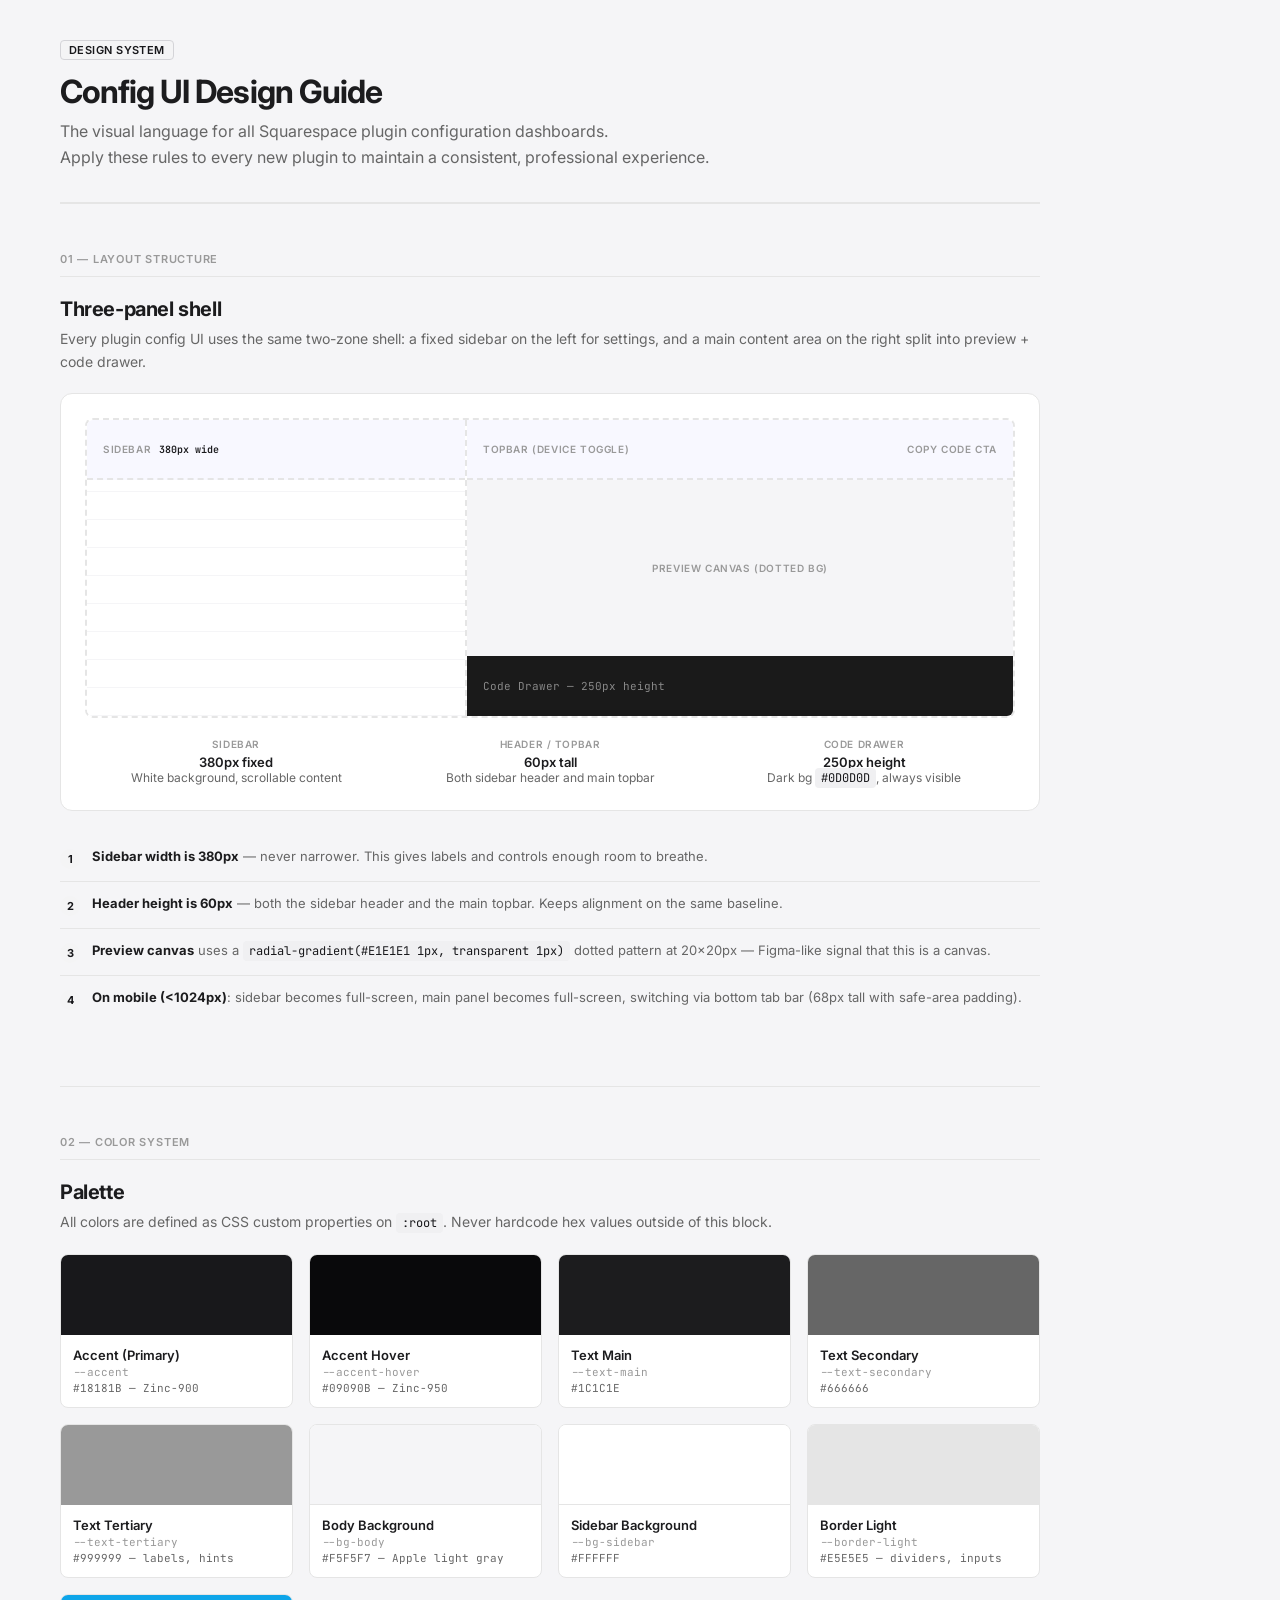
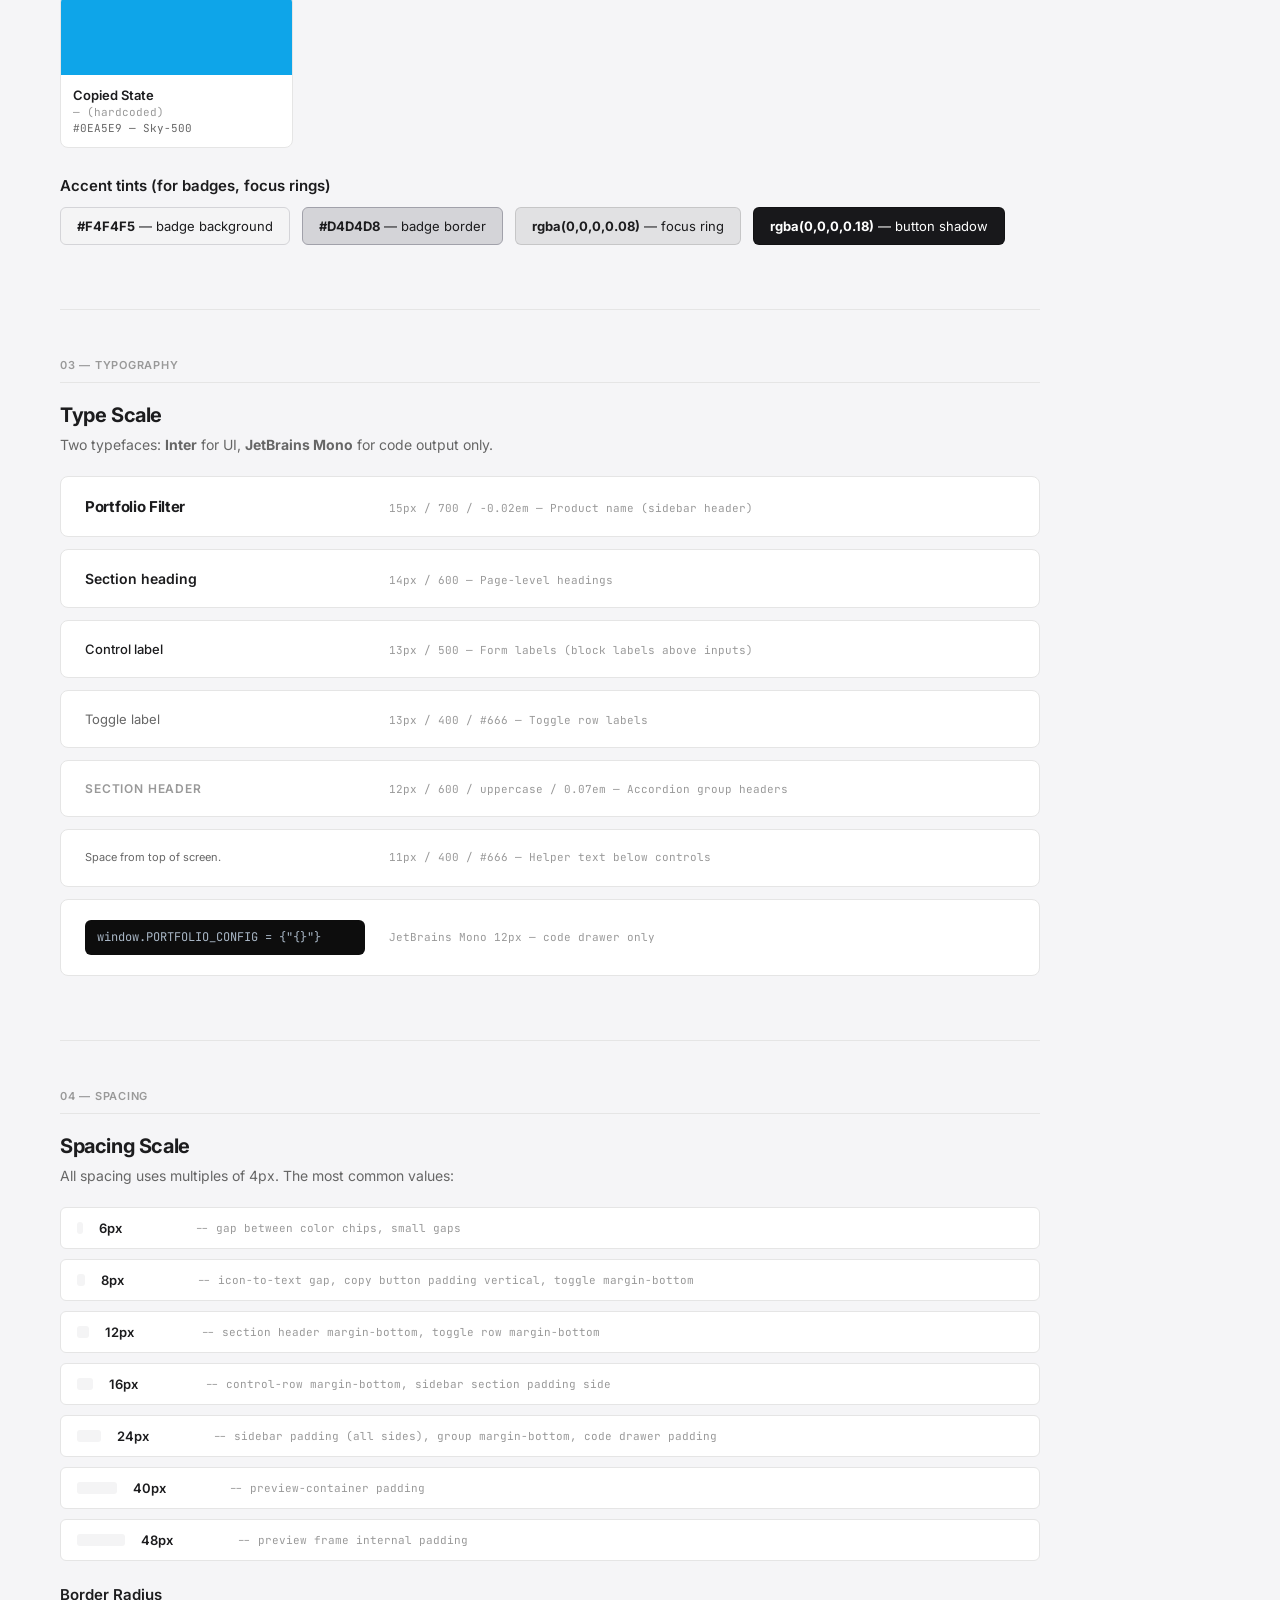
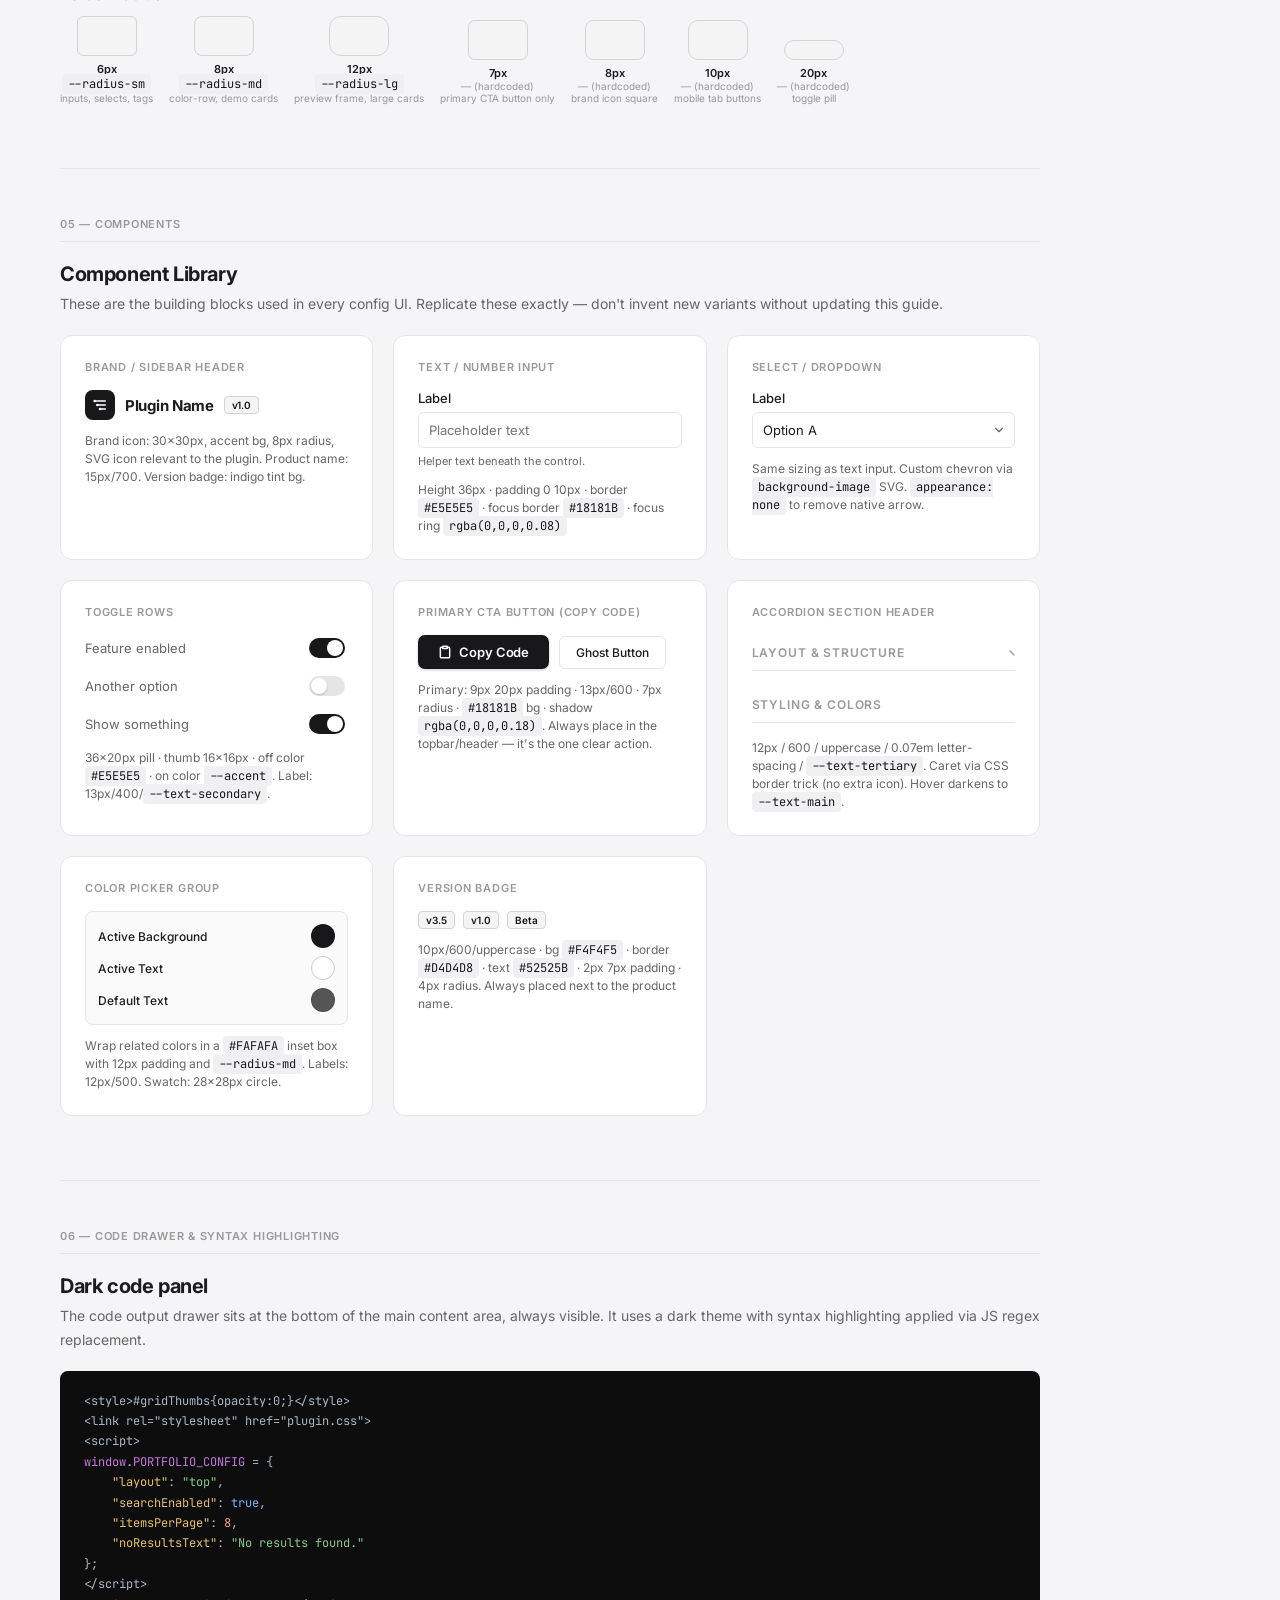
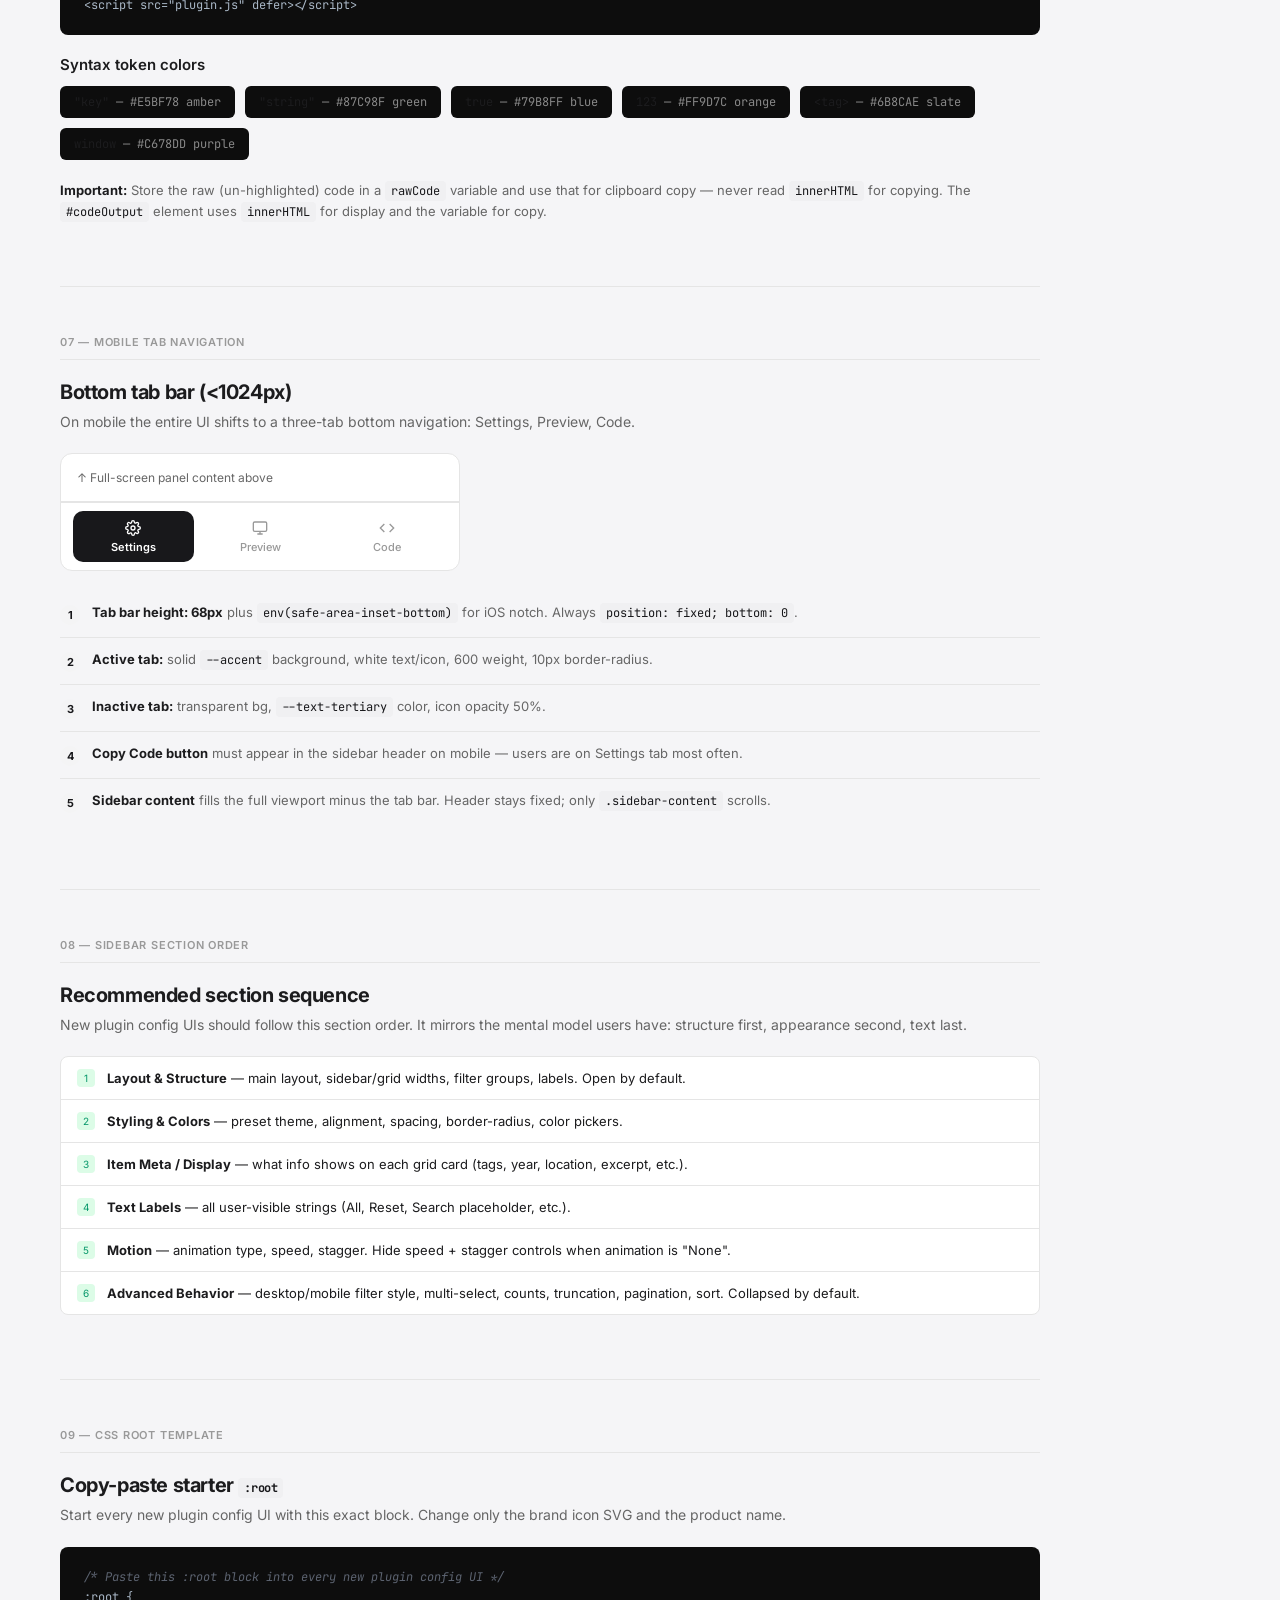
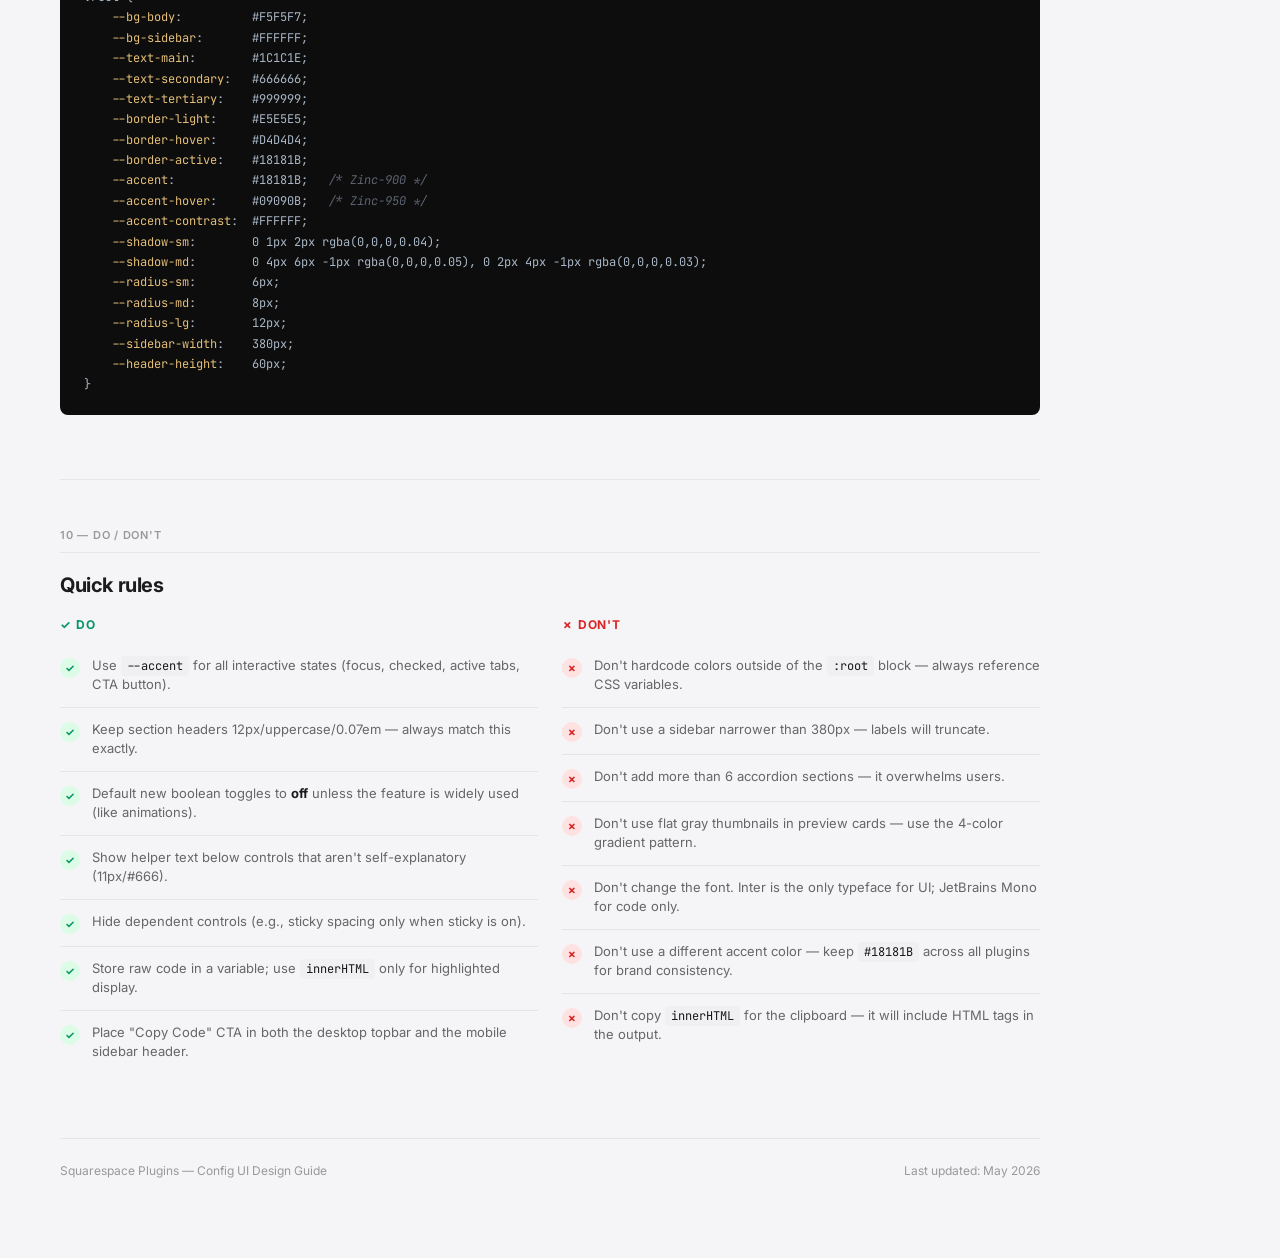
==== commit be3e79a9: "design: switch accent from indigo to zinc-900 (near-black) - --accent updated to #18181B (Zinc-900)," ====
--- a/design-guide.html
+++ b/design-guide.html
@@ -11,8 +11,8 @@
 
     <style>
         :root {
-            --accent: #4F46E5;
-            --accent-hover: #4338CA;
+            --accent: #18181B;
+            --accent-hover: #09090B;
             --text-main: #1C1C1E;
             --text-secondary: #666666;
             --text-tertiary: #999999;
@@ -46,9 +46,9 @@
         }
         .page-header .badge {
             display: inline-block;
-            background: #EEF2FF;
+            background: #F4F4F5;
             color: var(--accent);
-            border: 1px solid #C7D2FE;
+            border: 1px solid #D4D4D8;
             border-radius: 4px;
             font-size: 11px;
             font-weight: 600;
@@ -152,7 +152,7 @@
             border-radius: var(--radius-sm);
             padding: 12px 16px;
         }
-        .spacing-bar { background: #EEF2FF; height: 12px; border-radius: 3px; flex-shrink: 0; }
+        .spacing-bar { background: #F4F4F5; height: 12px; border-radius: 3px; flex-shrink: 0; }
         .spacing-label { font-weight: 600; font-size: 13px; min-width: 80px; }
         .spacing-spec { font-family: 'JetBrains Mono', monospace; font-size: 11px; color: var(--text-tertiary); }
 
@@ -192,7 +192,7 @@
             appearance: none;
             outline: none;
         }
-        .demo-input:focus { border-color: var(--accent); box-shadow: 0 0 0 3px rgba(79,70,229,0.1); }
+        .demo-input:focus { border-color: var(--accent); box-shadow: 0 0 0 3px rgba(0,0,0,0.08); }
 
         .demo-select {
             width: 100%;
@@ -253,7 +253,7 @@
             display: inline-flex;
             align-items: center;
             gap: 7px;
-            box-shadow: 0 1px 3px rgba(79,70,229,0.3);
+            box-shadow: 0 1px 3px rgba(0,0,0,0.2);
             font-family: inherit;
         }
         .demo-btn-primary:hover { background: var(--accent-hover); }
@@ -287,12 +287,12 @@
 
         .demo-badge {
             font-size: 10px;
-            background: #EEF2FF;
+            background: #F4F4F5;
             padding: 2px 7px;
             border-radius: 4px;
             color: var(--accent);
             font-weight: 600;
-            border: 1px solid #C7D2FE;
+            border: 1px solid #D4D4D8;
         }
 
         .demo-color-row {
@@ -442,7 +442,7 @@
         .rules-list .rule-icon {
             width: 20px; height: 20px;
             border-radius: 50%;
-            background: #EEF2FF;
+            background: #F4F4F5;
             color: var(--accent);
             display: flex;
             align-items: center;
@@ -564,19 +564,19 @@
 
         <div class="swatch-grid" style="margin-top:20px;">
             <div class="swatch">
-                <div class="swatch-color" style="background:#4F46E5;"></div>
+                <div class="swatch-color" style="background:#18181B;"></div>
                 <div class="swatch-info">
                     <div class="swatch-name">Accent (Primary)</div>
                     <div class="swatch-var">--accent</div>
-                    <div class="swatch-hex">#4F46E5 — Indigo-600</div>
+                    <div class="swatch-hex">#18181B — Zinc-900</div>
                 </div>
             </div>
             <div class="swatch">
-                <div class="swatch-color" style="background:#4338CA;"></div>
+                <div class="swatch-color" style="background:#09090B;"></div>
                 <div class="swatch-info">
                     <div class="swatch-name">Accent Hover</div>
                     <div class="swatch-var">--accent-hover</div>
-                    <div class="swatch-hex">#4338CA — Indigo-700</div>
+                    <div class="swatch-hex">#09090B — Zinc-950</div>
                 </div>
             </div>
             <div class="swatch">
@@ -628,11 +628,11 @@
                 </div>
             </div>
             <div class="swatch">
-                <div class="swatch-color" style="background:#10B981;"></div>
+                <div class="swatch-color" style="background:#0EA5E9;"></div>
                 <div class="swatch-info">
-                    <div class="swatch-name">Success / Copied</div>
+                    <div class="swatch-name">Copied State</div>
                     <div class="swatch-var">— (hardcoded)</div>
-                    <div class="swatch-hex">#10B981 — Emerald-500</div>
+                    <div class="swatch-hex">#0EA5E9 — Sky-500</div>
                 </div>
             </div>
         </div>
@@ -640,17 +640,17 @@
         <div style="margin-top:28px;">
             <h3>Accent tints (for badges, focus rings)</h3>
             <div style="display:flex; gap:12px; margin-top:12px; flex-wrap:wrap;">
-                <div style="background:#EEF2FF; border:1px solid #C7D2FE; padding:10px 16px; border-radius:6px; font-size:13px;">
-                    <strong>#EEF2FF</strong> — badge background
-                </div>
-                <div style="background:#C7D2FE; border:1px solid #A5B4FC; padding:10px 16px; border-radius:6px; font-size:13px;">
-                    <strong>#C7D2FE</strong> — badge border
-                </div>
-                <div style="background:rgba(79,70,229,0.1); border:1px solid rgba(79,70,229,0.2); padding:10px 16px; border-radius:6px; font-size:13px;">
-                    <strong>rgba(79,70,229,0.1)</strong> — focus ring
-                </div>
-                <div style="background:rgba(79,70,229,0.3); border:1px solid rgba(79,70,229,0.4); color:#fff; padding:10px 16px; border-radius:6px; font-size:13px;">
-                    <strong>rgba(79,70,229,0.3)</strong> — button shadow
+                <div style="background:#F4F4F5; border:1px solid #D4D4D8; padding:10px 16px; border-radius:6px; font-size:13px;">
+                    <strong>#F4F4F5</strong> — badge background
+                </div>
+                <div style="background:#D4D4D8; border:1px solid #A1A1AA; padding:10px 16px; border-radius:6px; font-size:13px;">
+                    <strong>#D4D4D8</strong> — badge border
+                </div>
+                <div style="background:rgba(0,0,0,0.08); border:1px solid rgba(0,0,0,0.12); padding:10px 16px; border-radius:6px; font-size:13px;">
+                    <strong>rgba(0,0,0,0.08)</strong> — focus ring
+                </div>
+                <div style="background:#18181B; border:1px solid rgba(0,0,0,0.25); color:#fff; padding:10px 16px; border-radius:6px; font-size:13px;">
+                    <strong>rgba(0,0,0,0.18)</strong> — button shadow
                 </div>
             </div>
         </div>
@@ -718,43 +718,43 @@
             <h3>Border Radius</h3>
             <div style="display:flex; gap:16px; margin-top:12px; flex-wrap:wrap; align-items:flex-end;">
                 <div style="text-align:center;">
-                    <div style="width:60px;height:40px;background:#EEF2FF;border:1px solid #C7D2FE;border-radius:6px;margin:0 auto 6px;"></div>
+                    <div style="width:60px;height:40px;background:#F4F4F5;border:1px solid #D4D4D8;border-radius:6px;margin:0 auto 6px;"></div>
                     <div style="font-size:11px; font-weight:600;">6px</div>
                     <div style="font-size:10px; color:#999;"><code>--radius-sm</code></div>
                     <div style="font-size:10px; color:#999;">inputs, selects, tags</div>
                 </div>
                 <div style="text-align:center;">
-                    <div style="width:60px;height:40px;background:#EEF2FF;border:1px solid #C7D2FE;border-radius:8px;margin:0 auto 6px;"></div>
+                    <div style="width:60px;height:40px;background:#F4F4F5;border:1px solid #D4D4D8;border-radius:8px;margin:0 auto 6px;"></div>
                     <div style="font-size:11px; font-weight:600;">8px</div>
                     <div style="font-size:10px; color:#999;"><code>--radius-md</code></div>
                     <div style="font-size:10px; color:#999;">color-row, demo cards</div>
                 </div>
                 <div style="text-align:center;">
-                    <div style="width:60px;height:40px;background:#EEF2FF;border:1px solid #C7D2FE;border-radius:12px;margin:0 auto 6px;"></div>
+                    <div style="width:60px;height:40px;background:#F4F4F5;border:1px solid #D4D4D8;border-radius:12px;margin:0 auto 6px;"></div>
                     <div style="font-size:11px; font-weight:600;">12px</div>
                     <div style="font-size:10px; color:#999;"><code>--radius-lg</code></div>
                     <div style="font-size:10px; color:#999;">preview frame, large cards</div>
                 </div>
                 <div style="text-align:center;">
-                    <div style="width:60px;height:40px;background:#EEF2FF;border:1px solid #C7D2FE;border-radius:7px;margin:0 auto 6px;"></div>
+                    <div style="width:60px;height:40px;background:#F4F4F5;border:1px solid #D4D4D8;border-radius:7px;margin:0 auto 6px;"></div>
                     <div style="font-size:11px; font-weight:600;">7px</div>
                     <div style="font-size:10px; color:#999;">— (hardcoded)</div>
                     <div style="font-size:10px; color:#999;">primary CTA button only</div>
                 </div>
                 <div style="text-align:center;">
-                    <div style="width:60px;height:40px;background:#EEF2FF;border:1px solid #C7D2FE;border-radius:8px;margin:0 auto 6px;"></div>
+                    <div style="width:60px;height:40px;background:#F4F4F5;border:1px solid #D4D4D8;border-radius:8px;margin:0 auto 6px;"></div>
                     <div style="font-size:11px; font-weight:600;">8px</div>
                     <div style="font-size:10px; color:#999;">— (hardcoded)</div>
                     <div style="font-size:10px; color:#999;">brand icon square</div>
                 </div>
                 <div style="text-align:center;">
-                    <div style="width:60px;height:40px;background:#EEF2FF;border:1px solid #C7D2FE;border-radius:10px;margin:0 auto 6px;"></div>
+                    <div style="width:60px;height:40px;background:#F4F4F5;border:1px solid #D4D4D8;border-radius:10px;margin:0 auto 6px;"></div>
                     <div style="font-size:11px; font-weight:600;">10px</div>
                     <div style="font-size:10px; color:#999;">— (hardcoded)</div>
                     <div style="font-size:10px; color:#999;">mobile tab buttons</div>
                 </div>
                 <div style="text-align:center;">
-                    <div style="width:60px;height:20px;background:#EEF2FF;border:1px solid #C7D2FE;border-radius:20px;margin:0 auto 6px;"></div>
+                    <div style="width:60px;height:20px;background:#F4F4F5;border:1px solid #D4D4D8;border-radius:20px;margin:0 auto 6px;"></div>
                     <div style="font-size:11px; font-weight:600;">20px</div>
                     <div style="font-size:10px; color:#999;">— (hardcoded)</div>
                     <div style="font-size:10px; color:#999;">toggle pill</div>
@@ -798,7 +798,7 @@
                     <div style="font-size:11px; color:var(--text-secondary); margin-top:6px; line-height:1.4;">Helper text beneath the control.</div>
                 </div>
                 <div style="font-size:12px; color:var(--text-secondary); line-height:1.5;">
-                    Height 36px · padding 0 10px · border <code>#E5E5E5</code> · focus border <code>--accent</code> · focus ring <code>rgba(79,70,229,0.1)</code>
+                    Height 36px · padding 0 10px · border <code>#E5E5E5</code> · focus border <code>#18181B</code> · focus ring <code>rgba(0,0,0,0.08)</code>
                 </div>
             </div>
 
@@ -838,7 +838,7 @@
                     <button class="demo-btn-ghost">Ghost Button</button>
                 </div>
                 <div style="font-size:12px; color:var(--text-secondary); line-height:1.5; margin-top:12px;">
-                    Primary: 9px 20px padding · 13px/600 · 7px radius · accent bg · shadow <code>rgba(79,70,229,0.3)</code>. Always place in the topbar/header — it's the one clear action.
+                    Primary: 9px 20px padding · 13px/600 · 7px radius · <code>#18181B</code> bg · shadow <code>rgba(0,0,0,0.18)</code>. Always place in the topbar/header — it's the one clear action.
                 </div>
             </div>
 
@@ -863,7 +863,7 @@
                 <div class="demo-color-row">
                     <div class="demo-color-chip">
                         <span>Active Background</span>
-                        <div class="demo-color-dot" style="background:#4F46E5;"></div>
+                        <div class="demo-color-dot" style="background:#18181B;"></div>
                     </div>
                     <div class="demo-color-chip">
                         <span>Active Text</span>
@@ -888,7 +888,7 @@
                     <span class="demo-badge">Beta</span>
                 </div>
                 <div style="font-size:12px; color:var(--text-secondary); line-height:1.5; margin-top:12px;">
-                    10px/600/uppercase · bg <code>#EEF2FF</code> · border <code>#C7D2FE</code> · text <code>--accent</code> · 2px 7px padding · 4px radius. Always placed next to the product name.
+                    10px/600/uppercase · bg <code>#F4F4F5</code> · border <code>#D4D4D8</code> · text <code>#52525B</code> · 2px 7px padding · 4px radius. Always placed next to the product name.
                 </div>
             </div>
 
@@ -1006,9 +1006,9 @@
     <span class="hl-key">--text-tertiary</span>:    #999999;
     <span class="hl-key">--border-light</span>:     #E5E5E5;
     <span class="hl-key">--border-hover</span>:     #D4D4D4;
-    <span class="hl-key">--border-active</span>:    #4F46E5;
-    <span class="hl-key">--accent</span>:           #4F46E5;   <span class="hl-cmt">/* Indigo-600 */</span>
-    <span class="hl-key">--accent-hover</span>:     #4338CA;   <span class="hl-cmt">/* Indigo-700 */</span>
+    <span class="hl-key">--border-active</span>:    #18181B;
+    <span class="hl-key">--accent</span>:           #18181B;   <span class="hl-cmt">/* Zinc-900 */</span>
+    <span class="hl-key">--accent-hover</span>:     #09090B;   <span class="hl-cmt">/* Zinc-950 */</span>
     <span class="hl-key">--accent-contrast</span>:  #FFFFFF;
     <span class="hl-key">--shadow-sm</span>:        0 1px 2px rgba(0,0,0,0.04);
     <span class="hl-key">--shadow-md</span>:        0 4px 6px -1px rgba(0,0,0,0.05), 0 2px 4px -1px rgba(0,0,0,0.03);
@@ -1048,7 +1048,7 @@
                     <li><div class="rule-icon" style="background:#FEE2E2;color:#DC2626;">✗</div><div class="rule-text">Don't add more than 6 accordion sections — it overwhelms users.</div></li>
                     <li><div class="rule-icon" style="background:#FEE2E2;color:#DC2626;">✗</div><div class="rule-text">Don't use flat gray thumbnails in preview cards — use the 4-color gradient pattern.</div></li>
                     <li><div class="rule-icon" style="background:#FEE2E2;color:#DC2626;">✗</div><div class="rule-text">Don't change the font. Inter is the only typeface for UI; JetBrains Mono for code only.</div></li>
-                    <li><div class="rule-icon" style="background:#FEE2E2;color:#DC2626;">✗</div><div class="rule-text">Don't use a different accent color — keep <code>#4F46E5</code> across all plugins for brand consistency.</div></li>
+                    <li><div class="rule-icon" style="background:#FEE2E2;color:#DC2626;">✗</div><div class="rule-text">Don't use a different accent color — keep <code>#18181B</code> across all plugins for brand consistency.</div></li>
                     <li><div class="rule-icon" style="background:#FEE2E2;color:#DC2626;">✗</div><div class="rule-text">Don't copy <code>innerHTML</code> for the clipboard — it will include HTML tags in the output.</div></li>
                 </ul>
             </div>
